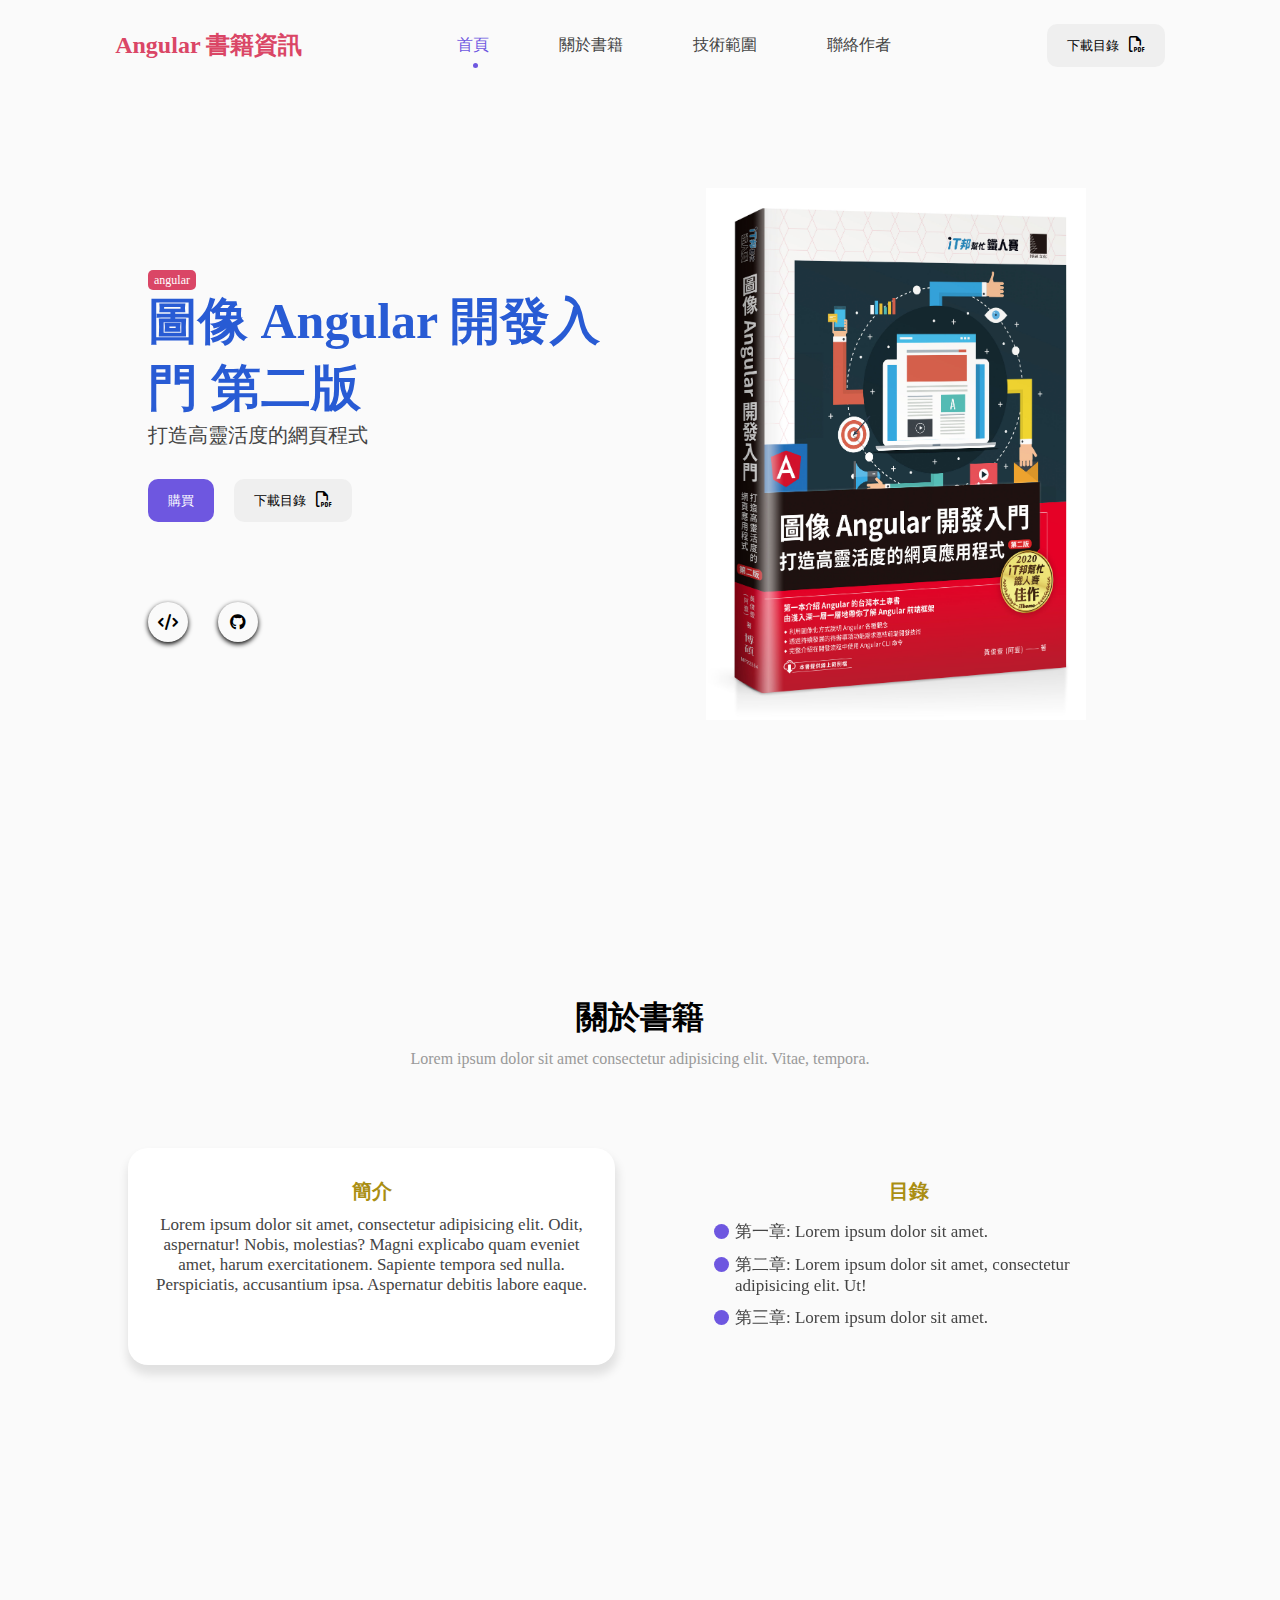
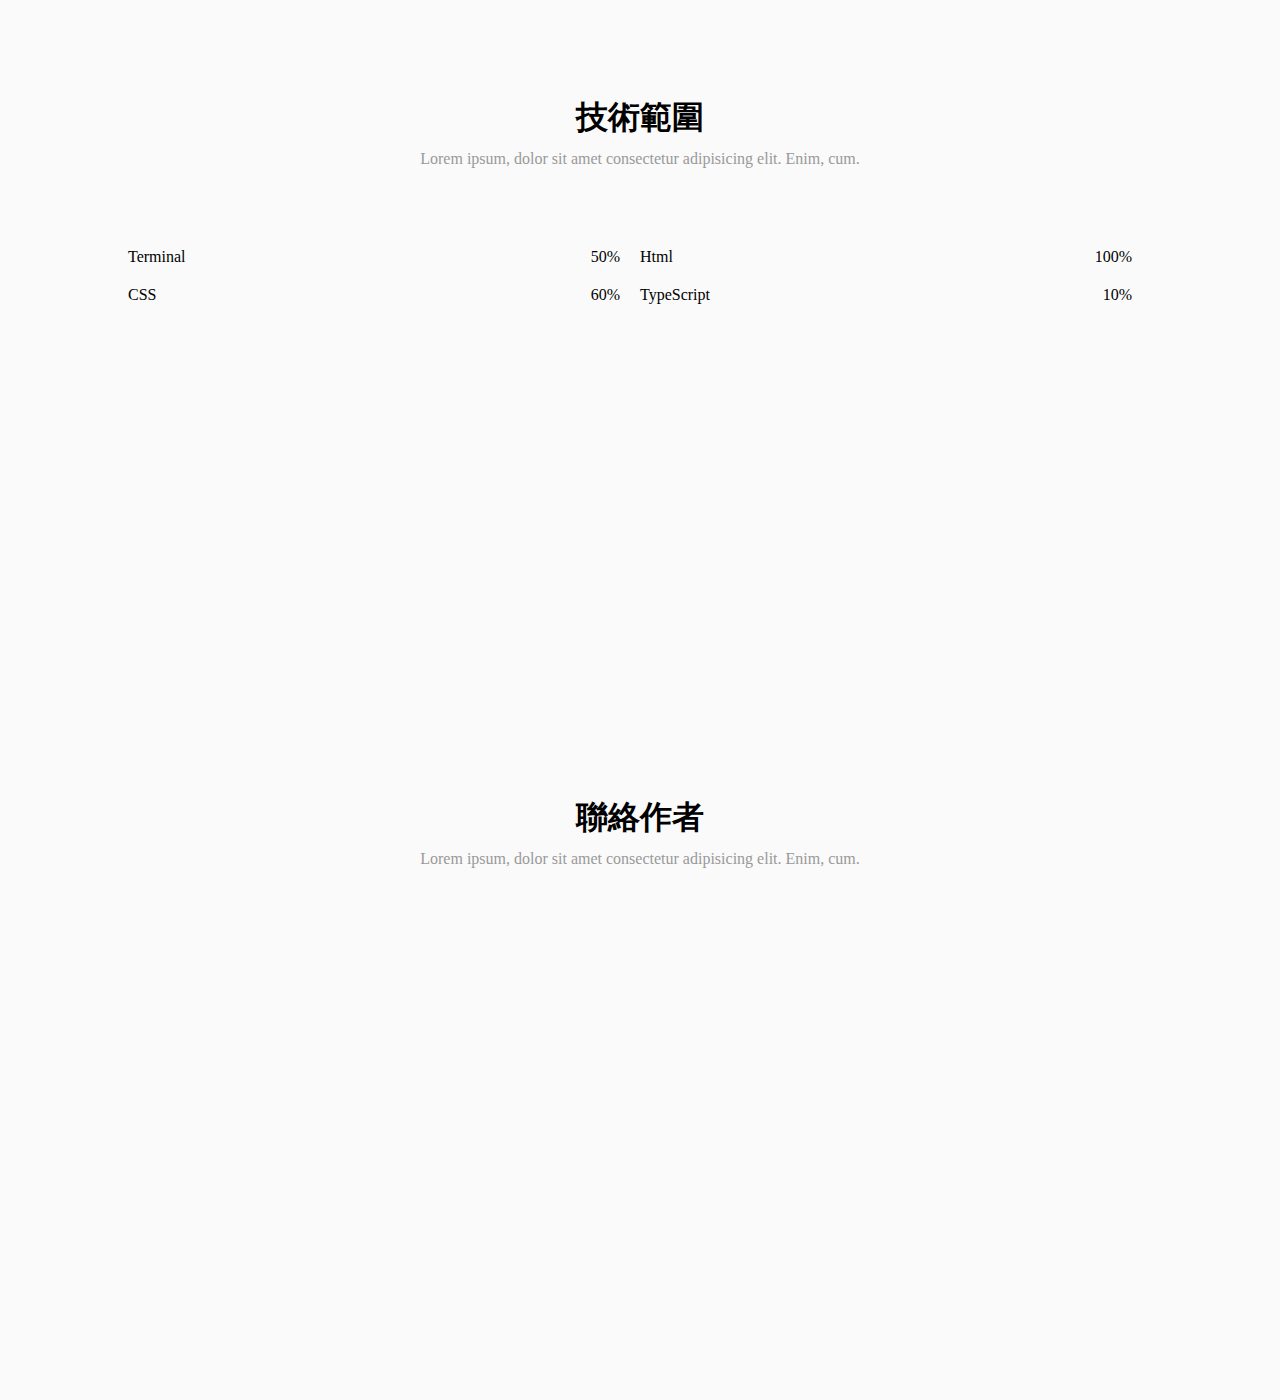
==== src/index.html @ 05e1952e "feat(skill): 技術範圍項目樣式實作" ====
<!DOCTYPE html>
<html lang="en">
  <head>
    <meta charset="UTF-8" />
    <meta name="viewport" content="width=device-width, initial-scale=1.0" />
    <link rel="stylesheet" href="./style.min.css" />
    <link rel="stylesheet" href="https://cdnjs.cloudflare.com/ajax/libs/font-awesome/6.6.0/css/all.min.css" />
    <title>Angular 書籍資訊</title>
  </head>
  <body>
    <div class="container">
      <nav id="header">
        <div class="nav-logo">Angular 書籍資訊</div>
        <ul class="nav-menu">
          <li class="nav-item">
            <a href="#home" class="nav-link active-link">首頁</a>
          </li>
          <li class="nav-item">
            <a href="#book" class="nav-link">關於書籍</a>
          </li>
          <li class="nav-item">
            <a href="#skill" class="nav-link">技術範圍</a>
          </li>
          <li class="nav-item">
            <a href="#contact" class="nav-link">聯絡作者</a>
          </li>
        </ul>
        <div>
          <button type="button" class="btn">下載目錄<i class="fa-regular fa-file-pdf"></i></button>
        </div>
      </nav>
      <main class="wrapper">
        <section id="home" class="home-box">
          <div class="home-text">
            <div class="tag"><span>angular</span></div>
            <div class="name">圖像 Angular 開發入門 第二版</div>
            <div class="subtitle">打造高靈活度的網頁程式</div>
            <div class="text-btn">
              <button type="button" class="btn blue-btn">購買</button>
              <button type="button" class="btn">下載目錄<i class="fa-regular fa-file-pdf"></i></button>
            </div>
            <div class="icons">
              <div class="icon"><i class="fa-solid fa-code"></i></div>
              <div class="icon"><i class="fa-brands fa-github"></i></div>
            </div>
          </div>
          <div class="home-image">
            <div class="image">
              <img src="./assets/images/Angular.jpg" alt="angular" />
            </div>
          </div>
        </section>
        <section id="book" class="section">
          <div class="top-header">
            <h1>關於書籍</h1>
            <span>Lorem ipsum dolor sit amet consectetur adipisicing elit. Vitae, tempora.</span>
          </div>
          <div class="about-container">
            <div class="introduce">
              <div class="card">
                <h3>簡介</h3>
                <div>
                  Lorem ipsum dolor sit amet, consectetur adipisicing elit. Odit, aspernatur! Nobis, molestias? Magni explicabo quam eveniet
                  amet, harum exercitationem. Sapiente tempora sed nulla. Perspiciatis, accusantium ipsa. Aspernatur debitis labore eaque.
                </div>
              </div>
            </div>
            <div class="contents">
              <div class="list">
                <h3>目錄</h3>
                <div class="item">第一章: Lorem ipsum dolor sit amet.</div>
                <div class="item">第二章: Lorem ipsum dolor sit amet, consectetur adipisicing elit. Ut!</div>
                <div class="item">第三章: Lorem ipsum dolor sit amet.</div>
              </div>
            </div>
          </div>
        </section>
        <section id="skill" class="section">
          <div class="top-header">
            <h1>技術範圍</h1>
            <span>Lorem ipsum, dolor sit amet consectetur adipisicing elit. Enim, cum.</span>
          </div>
          <div class="skill-container">
            <div class="skill-item">
              <span class="skill">
                <span>Terminal</span>
                <span>50%</span>
              </span>
            </div>
            <div class="skill-item">
              <span class="skill">
                <span>Html</span>
                <span>100%</span>
              </span>
            </div>
            <div class="skill-item">
              <span class="skill">
                <span>CSS</span>
                <span>60%</span>
              </span>
            </div>
            <div class="skill-item">
              <span class="skill">
                <span>TypeScript</span>
                <span>10%</span>
              </span>
            </div>
          </div>
        </section>
        <section id="contact" class="section">
          <div class="top-header">
            <h1>聯絡作者</h1>
            <span>Lorem ipsum, dolor sit amet consectetur adipisicing elit. Enim, cum.</span>
          </div>
        </section>
      </main>
    </div>
    <script src="./main.js"></script>
  </body>
</html>
---- src/style.min.css ----
nav{background-color:var(--body-color);position:fixed;width:100%;height:90px;line-height:90px;padding-inline:9vw;display:flex;justify-content:space-between}nav .nav-logo{font-size:24px;font-weight:600;color:var(--logo-color)}nav ul{display:flex;list-style:none}nav ul .nav-link{text-decoration:none;color:var(--text-color);font-weight:500;padding-inline:15px;margin-inline:20px}nav ul .active-link{position:relative;color:var(--first-color)}nav ul .active-link::after{content:"";position:absolute;width:5px;height:5px;background-color:var(--first-color);left:50%;bottom:-15px;border-radius:50%}.btn{font-weight:500;padding:12px 20px;background-color:#efefef;border:none;border-radius:10px;cursor:pointer}.btn:hover{background-color:var(--second-color);color:var(--white-color)}.btn>i{margin-left:10px}.home-text{padding-left:20px;min-height:80vh;width:50%;display:flex;flex-direction:column;justify-content:center}.home-text .tag>span{background-color:var(--logo-color);color:var(--white-color);padding:3px 6px;font-size:12px;border-radius:5px}.home-text .name{font-size:50px;font-weight:600;color:var(--third-color)}.home-text .subtitle{font-size:20px;margin-bottom:30px;color:var(--text-color)}.home-text .text-btn{display:flex;gap:20px}.home-text .text-btn>.blue-btn{background-color:var(--first-color);color:var(--white-color)}.home-text .text-btn>.blue-btn:hover{color:var(--first-color-hover)}.home-text .icons{display:flex;margin-top:5em;gap:30px}.home-text .icons .icon{display:flex;justify-content:center;align-items:center;width:40px;height:40px;box-shadow:0px 2px 5px 0px #000;border-radius:50%;cursor:pointer}.home-image{display:flex;justify-content:right;align-items:center;width:50%;min-height:80vh}.home-image .image{width:380px;margin:0 auto;overflow:hidden}.home-image .image img{width:380px}.about-container{display:flex;justify-content:space-between;width:100%;gap:50px}.about-container .introduce,.about-container .contents{width:50%}.about-container h3{margin-bottom:10px;font-size:20px;font-weight:600;color:var(--second-color)}.about-container .card{display:flex;align-items:center;flex-direction:column;padding:30px 20px 70px;width:100%;background-color:var(--white-color);border-radius:20px;box-shadow:1px 8px 10px 2px var(--first-shadow-color)}.about-container .card div{text-align:center;font-size:17px;color:var(--text-color)}.about-container .list{display:flex;flex-direction:column;padding:30px 65px 70px;width:100%}.about-container .list h3{text-align:center}.about-container .list .item{font-size:17px;padding:5px;color:var(--text-color);position:relative}.about-container .list .item::before{box-sizing:border-box;content:"";position:absolute;top:9px;left:-16px;width:15px;height:15px;border-radius:50px;background-color:var(--first-color)}.skill-container{display:flex;width:100%;gap:20px;flex-wrap:wrap}.skill-container .skill-item{flex-basis:calc(50% - 20px)}.skill-container .skill-item .skill{display:flex;justify-content:space-between;align-items:center}:root{--body-color: rgb(250, 250, 250);--logo-color: rgb(218, 70, 102);--white-color: rgb(255, 255, 255);--text-color: rgb(68, 68, 68);--first-color: rgb(110, 87, 224);--first-color-hover: rgb(40, 91, 212);--first-shadow-color: rgb(0, 0, 0, 0.1);--second-color: rgb(170, 142, 18);--third-color: rgb(40, 91, 212)}html{scroll-behavior:smooth}body{background-color:#fafafa}body .container{width:100%}*{margin:0;padding:0;box-sizing:border-box}.wrapper{padding-inline:10vw}.wrapper .home-box{display:flex;padding-block:6em;height:100vh;min-height:700px}.wrapper .section{padding-block:6em;min-height:700px}.wrapper .section .top-header{text-align:center;margin-bottom:5em}.wrapper .section .top-header h1{font-weight:600;margin-bottom:10px}.wrapper .section .top-header span{color:#999}i{font-size:16px}/*# sourceMappingURL=style.min.css.map */
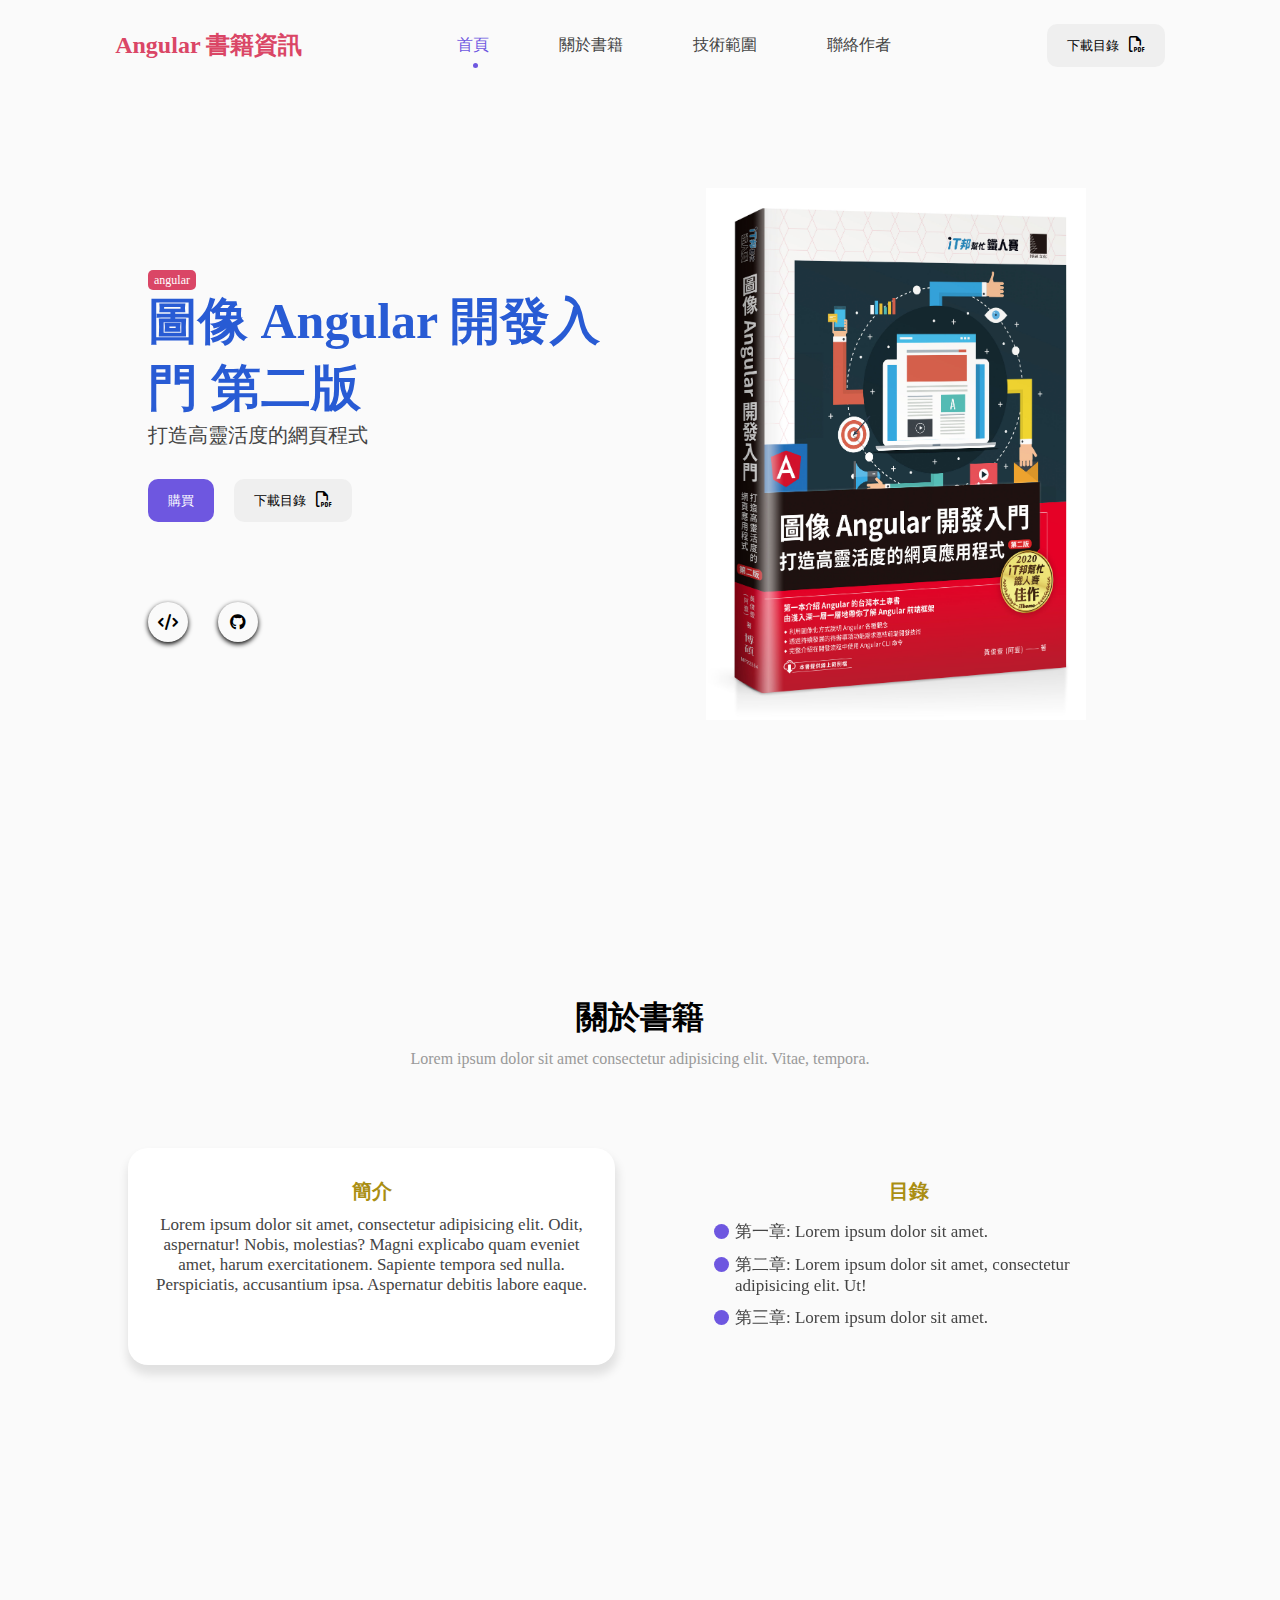
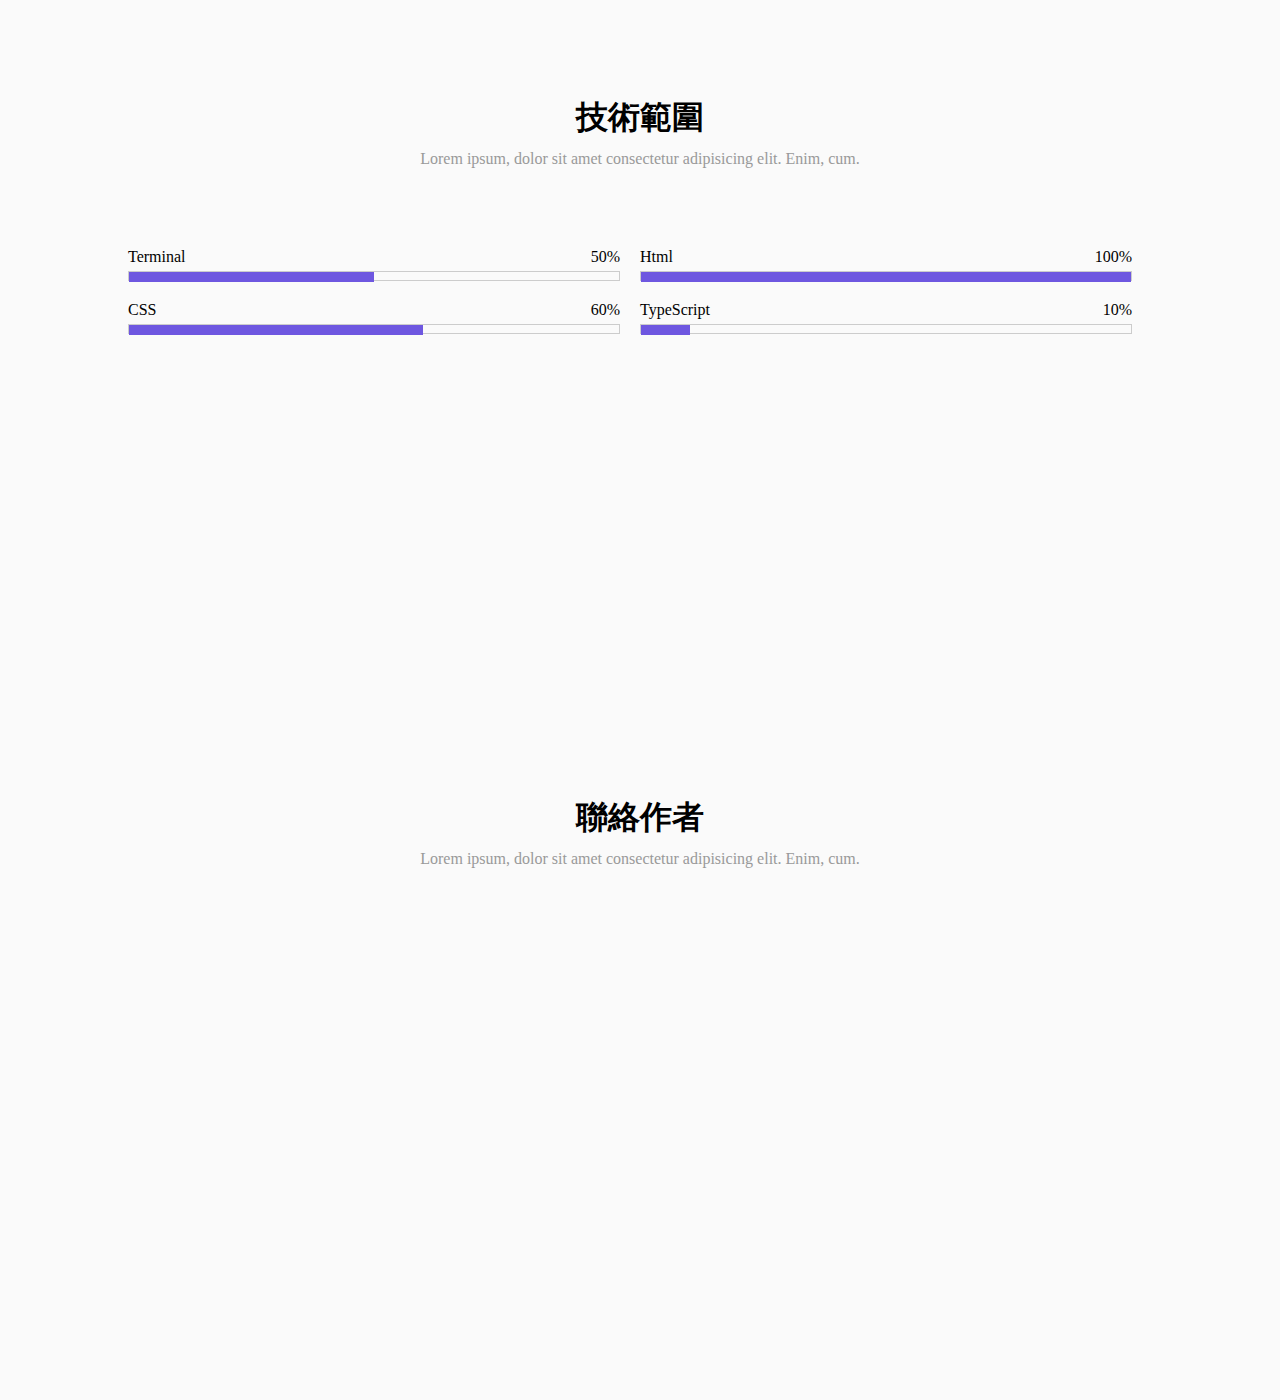
==== commit 60cab99c: "feat(skill): 技術範圍進度條樣式實作" ====
--- a/src/index.html
+++ b/src/index.html
@@ -86,24 +86,36 @@
                 <span>Terminal</span>
                 <span>50%</span>
               </span>
+              <div class="progress-bar-wrap">
+                <div class="progress-bar" style="width: 50%"></div>
+              </div>
             </div>
             <div class="skill-item">
               <span class="skill">
                 <span>Html</span>
                 <span>100%</span>
               </span>
+              <div class="progress-bar-wrap">
+                <div class="progress-bar" style="width: 100%"></div>
+              </div>
             </div>
             <div class="skill-item">
               <span class="skill">
                 <span>CSS</span>
                 <span>60%</span>
               </span>
+              <div class="progress-bar-wrap">
+                <div class="progress-bar" style="width: 60%"></div>
+              </div>
             </div>
             <div class="skill-item">
               <span class="skill">
                 <span>TypeScript</span>
                 <span>10%</span>
               </span>
+              <div class="progress-bar-wrap">
+                <div class="progress-bar" style="width: 10%"></div>
+              </div>
             </div>
           </div>
         </section>
--- a/src/style.min.css
+++ b/src/style.min.css
@@ -1 +1 @@
-nav{background-color:var(--body-color);position:fixed;width:100%;height:90px;line-height:90px;padding-inline:9vw;display:flex;justify-content:space-between}nav .nav-logo{font-size:24px;font-weight:600;color:var(--logo-color)}nav ul{display:flex;list-style:none}nav ul .nav-link{text-decoration:none;color:var(--text-color);font-weight:500;padding-inline:15px;margin-inline:20px}nav ul .active-link{position:relative;color:var(--first-color)}nav ul .active-link::after{content:"";position:absolute;width:5px;height:5px;background-color:var(--first-color);left:50%;bottom:-15px;border-radius:50%}.btn{font-weight:500;padding:12px 20px;background-color:#efefef;border:none;border-radius:10px;cursor:pointer}.btn:hover{background-color:var(--second-color);color:var(--white-color)}.btn>i{margin-left:10px}.home-text{padding-left:20px;min-height:80vh;width:50%;display:flex;flex-direction:column;justify-content:center}.home-text .tag>span{background-color:var(--logo-color);color:var(--white-color);padding:3px 6px;font-size:12px;border-radius:5px}.home-text .name{font-size:50px;font-weight:600;color:var(--third-color)}.home-text .subtitle{font-size:20px;margin-bottom:30px;color:var(--text-color)}.home-text .text-btn{display:flex;gap:20px}.home-text .text-btn>.blue-btn{background-color:var(--first-color);color:var(--white-color)}.home-text .text-btn>.blue-btn:hover{color:var(--first-color-hover)}.home-text .icons{display:flex;margin-top:5em;gap:30px}.home-text .icons .icon{display:flex;justify-content:center;align-items:center;width:40px;height:40px;box-shadow:0px 2px 5px 0px #000;border-radius:50%;cursor:pointer}.home-image{display:flex;justify-content:right;align-items:center;width:50%;min-height:80vh}.home-image .image{width:380px;margin:0 auto;overflow:hidden}.home-image .image img{width:380px}.about-container{display:flex;justify-content:space-between;width:100%;gap:50px}.about-container .introduce,.about-container .contents{width:50%}.about-container h3{margin-bottom:10px;font-size:20px;font-weight:600;color:var(--second-color)}.about-container .card{display:flex;align-items:center;flex-direction:column;padding:30px 20px 70px;width:100%;background-color:var(--white-color);border-radius:20px;box-shadow:1px 8px 10px 2px var(--first-shadow-color)}.about-container .card div{text-align:center;font-size:17px;color:var(--text-color)}.about-container .list{display:flex;flex-direction:column;padding:30px 65px 70px;width:100%}.about-container .list h3{text-align:center}.about-container .list .item{font-size:17px;padding:5px;color:var(--text-color);position:relative}.about-container .list .item::before{box-sizing:border-box;content:"";position:absolute;top:9px;left:-16px;width:15px;height:15px;border-radius:50px;background-color:var(--first-color)}.skill-container{display:flex;width:100%;gap:20px;flex-wrap:wrap}.skill-container .skill-item{flex-basis:calc(50% - 20px)}.skill-container .skill-item .skill{display:flex;justify-content:space-between;align-items:center}:root{--body-color: rgb(250, 250, 250);--logo-color: rgb(218, 70, 102);--white-color: rgb(255, 255, 255);--text-color: rgb(68, 68, 68);--first-color: rgb(110, 87, 224);--first-color-hover: rgb(40, 91, 212);--first-shadow-color: rgb(0, 0, 0, 0.1);--second-color: rgb(170, 142, 18);--third-color: rgb(40, 91, 212)}html{scroll-behavior:smooth}body{background-color:#fafafa}body .container{width:100%}*{margin:0;padding:0;box-sizing:border-box}.wrapper{padding-inline:10vw}.wrapper .home-box{display:flex;padding-block:6em;height:100vh;min-height:700px}.wrapper .section{padding-block:6em;min-height:700px}.wrapper .section .top-header{text-align:center;margin-bottom:5em}.wrapper .section .top-header h1{font-weight:600;margin-bottom:10px}.wrapper .section .top-header span{color:#999}i{font-size:16px}/*# sourceMappingURL=style.min.css.map */+nav{background-color:var(--body-color);position:fixed;width:100%;height:90px;line-height:90px;padding-inline:9vw;display:flex;justify-content:space-between}nav .nav-logo{font-size:24px;font-weight:600;color:var(--logo-color)}nav ul{display:flex;list-style:none}nav ul .nav-link{text-decoration:none;color:var(--text-color);font-weight:500;padding-inline:15px;margin-inline:20px}nav ul .active-link{position:relative;color:var(--first-color)}nav ul .active-link::after{content:"";position:absolute;width:5px;height:5px;background-color:var(--first-color);left:50%;bottom:-15px;border-radius:50%}.btn{font-weight:500;padding:12px 20px;background-color:#efefef;border:none;border-radius:10px;cursor:pointer}.btn:hover{background-color:var(--second-color);color:var(--white-color)}.btn>i{margin-left:10px}.home-text{padding-left:20px;min-height:80vh;width:50%;display:flex;flex-direction:column;justify-content:center}.home-text .tag>span{background-color:var(--logo-color);color:var(--white-color);padding:3px 6px;font-size:12px;border-radius:5px}.home-text .name{font-size:50px;font-weight:600;color:var(--third-color)}.home-text .subtitle{font-size:20px;margin-bottom:30px;color:var(--text-color)}.home-text .text-btn{display:flex;gap:20px}.home-text .text-btn>.blue-btn{background-color:var(--first-color);color:var(--white-color)}.home-text .text-btn>.blue-btn:hover{color:var(--first-color-hover)}.home-text .icons{display:flex;margin-top:5em;gap:30px}.home-text .icons .icon{display:flex;justify-content:center;align-items:center;width:40px;height:40px;box-shadow:0px 2px 5px 0px #000;border-radius:50%;cursor:pointer}.home-image{display:flex;justify-content:right;align-items:center;width:50%;min-height:80vh}.home-image .image{width:380px;margin:0 auto;overflow:hidden}.home-image .image img{width:380px}.about-container{display:flex;justify-content:space-between;width:100%;gap:50px}.about-container .introduce,.about-container .contents{width:50%}.about-container h3{margin-bottom:10px;font-size:20px;font-weight:600;color:var(--second-color)}.about-container .card{display:flex;align-items:center;flex-direction:column;padding:30px 20px 70px;width:100%;background-color:var(--white-color);border-radius:20px;box-shadow:1px 8px 10px 2px var(--first-shadow-color)}.about-container .card div{text-align:center;font-size:17px;color:var(--text-color)}.about-container .list{display:flex;flex-direction:column;padding:30px 65px 70px;width:100%}.about-container .list h3{text-align:center}.about-container .list .item{font-size:17px;padding:5px;color:var(--text-color);position:relative}.about-container .list .item::before{box-sizing:border-box;content:"";position:absolute;top:9px;left:-16px;width:15px;height:15px;border-radius:50px;background-color:var(--first-color)}.skill-container{display:flex;width:100%;gap:20px;flex-wrap:wrap}.skill-container .skill-item{flex-basis:calc(50% - 20px);display:flex;flex-direction:column;gap:5px}.skill-container .skill-item .skill{display:flex;justify-content:space-between;align-items:center}.skill-container .skill-item .progress-bar-wrap{height:10px;border:1px solid #ccc}.skill-container .skill-item .progress-bar-wrap .progress-bar{height:10px;background-color:var(--first-color)}:root{--body-color: rgb(250, 250, 250);--logo-color: rgb(218, 70, 102);--white-color: rgb(255, 255, 255);--text-color: rgb(68, 68, 68);--first-color: rgb(110, 87, 224);--first-color-hover: rgb(40, 91, 212);--first-shadow-color: rgb(0, 0, 0, 0.1);--second-color: rgb(170, 142, 18);--third-color: rgb(40, 91, 212)}html{scroll-behavior:smooth}body{background-color:#fafafa}body .container{width:100%}*{margin:0;padding:0;box-sizing:border-box}.wrapper{padding-inline:10vw}.wrapper .home-box{display:flex;padding-block:6em;height:100vh;min-height:700px}.wrapper .section{padding-block:6em;min-height:700px}.wrapper .section .top-header{text-align:center;margin-bottom:5em}.wrapper .section .top-header h1{font-weight:600;margin-bottom:10px}.wrapper .section .top-header span{color:#999}i{font-size:16px}/*# sourceMappingURL=style.min.css.map */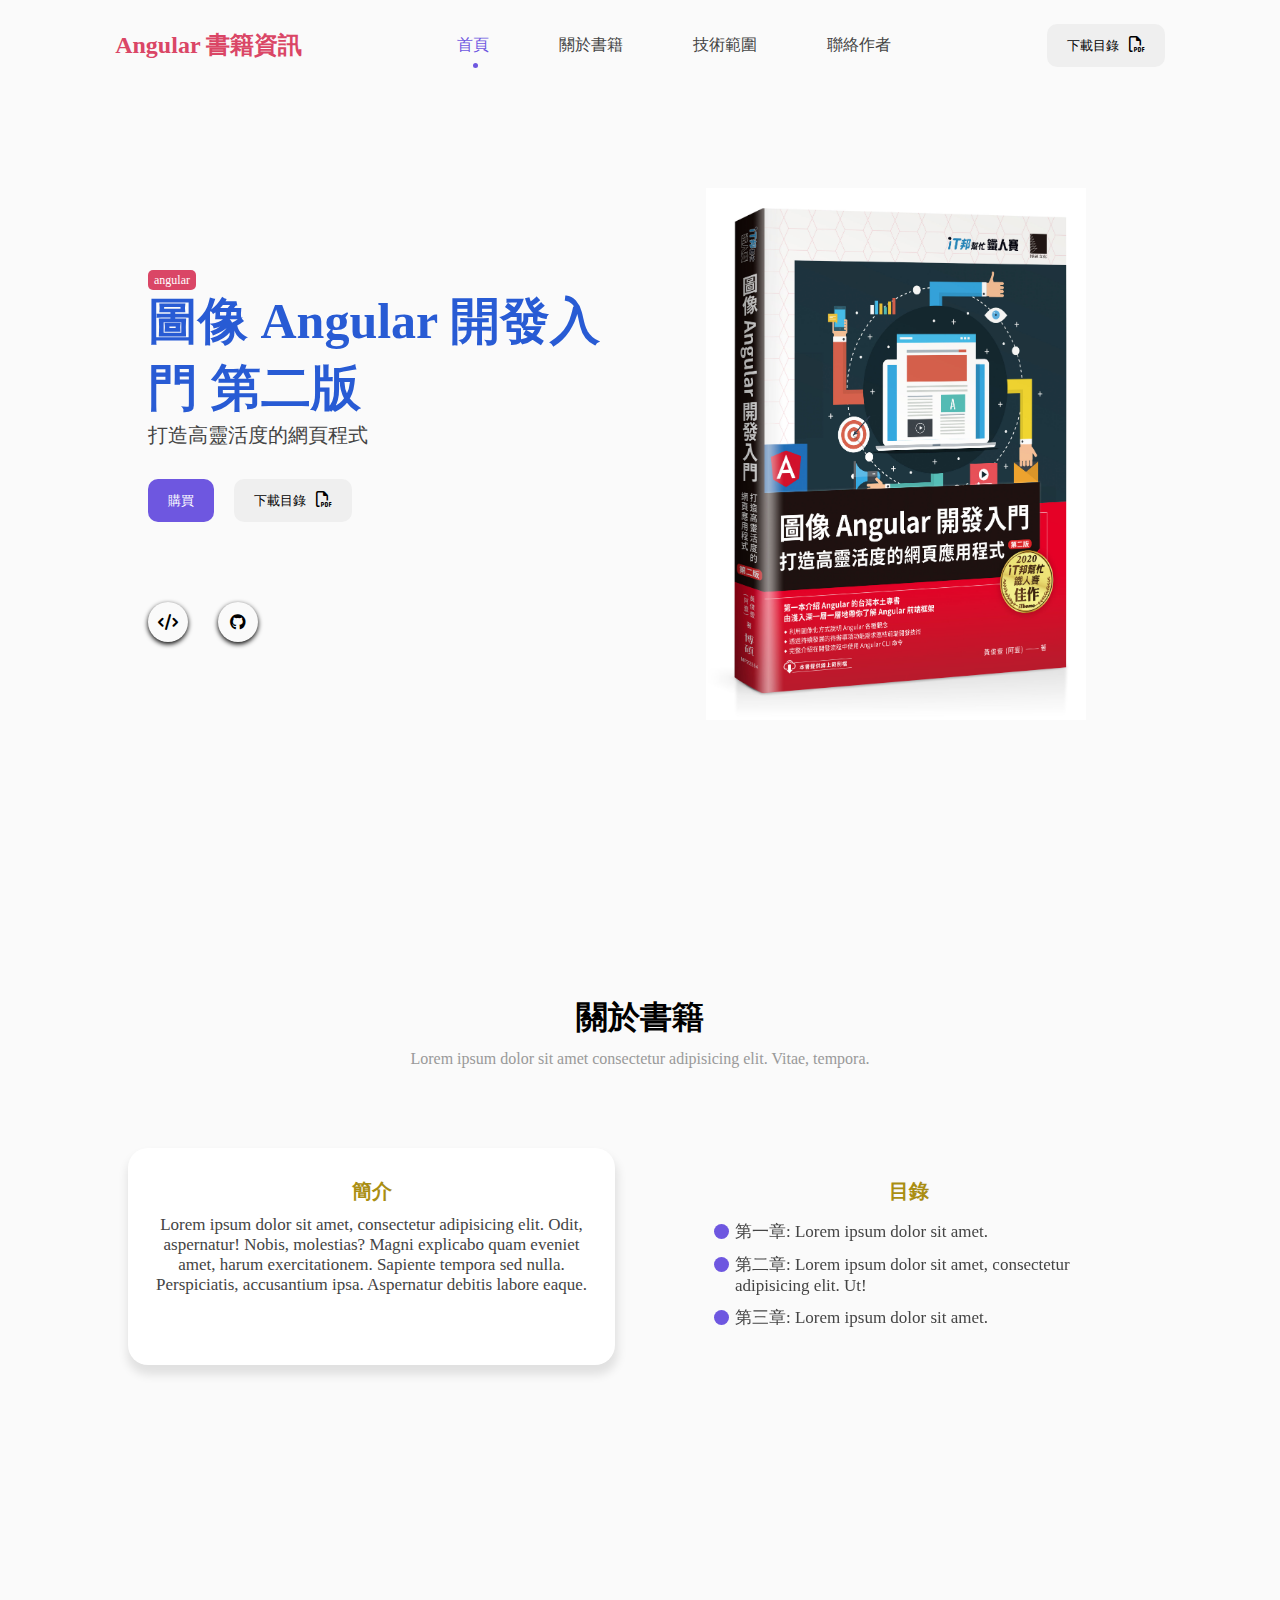
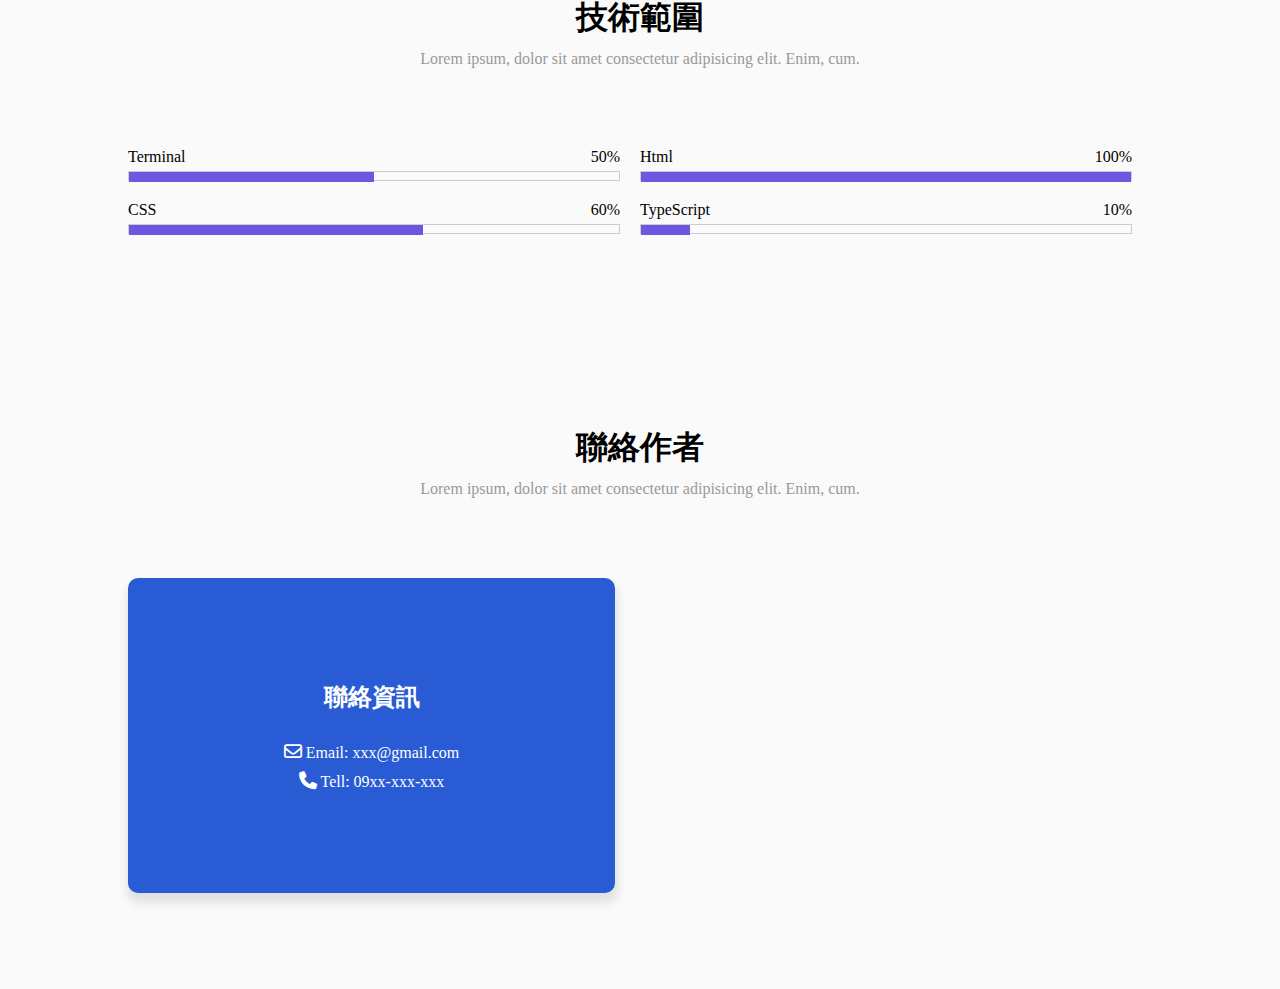
==== commit 6925fa38: "feat(contact): 聯絡作者區塊聯絡資訊實作" ====
--- a/src/index.html
+++ b/src/index.html
@@ -124,6 +124,16 @@
             <h1>聯絡作者</h1>
             <span>Lorem ipsum, dolor sit amet consectetur adipisicing elit. Enim, cum.</span>
           </div>
+          <div class="contact-container">
+            <div class="info">
+              <div class="contact-info">
+                <h2>聯絡資訊</h2>
+                <div><i class="fa-regular fa-envelope"></i> Email: xxx@gmail.com</div>
+                <div><i class="fa-solid fa-phone"></i> Tell: 09xx-xxx-xxx</div>
+              </div>
+            </div>
+            <div class="form"></div>
+          </div>
         </section>
       </main>
     </div>
--- a/src/style.min.css
+++ b/src/style.min.css
@@ -1 +1 @@
-nav{background-color:var(--body-color);position:fixed;width:100%;height:90px;line-height:90px;padding-inline:9vw;display:flex;justify-content:space-between}nav .nav-logo{font-size:24px;font-weight:600;color:var(--logo-color)}nav ul{display:flex;list-style:none}nav ul .nav-link{text-decoration:none;color:var(--text-color);font-weight:500;padding-inline:15px;margin-inline:20px}nav ul .active-link{position:relative;color:var(--first-color)}nav ul .active-link::after{content:"";position:absolute;width:5px;height:5px;background-color:var(--first-color);left:50%;bottom:-15px;border-radius:50%}.btn{font-weight:500;padding:12px 20px;background-color:#efefef;border:none;border-radius:10px;cursor:pointer}.btn:hover{background-color:var(--second-color);color:var(--white-color)}.btn>i{margin-left:10px}.home-text{padding-left:20px;min-height:80vh;width:50%;display:flex;flex-direction:column;justify-content:center}.home-text .tag>span{background-color:var(--logo-color);color:var(--white-color);padding:3px 6px;font-size:12px;border-radius:5px}.home-text .name{font-size:50px;font-weight:600;color:var(--third-color)}.home-text .subtitle{font-size:20px;margin-bottom:30px;color:var(--text-color)}.home-text .text-btn{display:flex;gap:20px}.home-text .text-btn>.blue-btn{background-color:var(--first-color);color:var(--white-color)}.home-text .text-btn>.blue-btn:hover{color:var(--first-color-hover)}.home-text .icons{display:flex;margin-top:5em;gap:30px}.home-text .icons .icon{display:flex;justify-content:center;align-items:center;width:40px;height:40px;box-shadow:0px 2px 5px 0px #000;border-radius:50%;cursor:pointer}.home-image{display:flex;justify-content:right;align-items:center;width:50%;min-height:80vh}.home-image .image{width:380px;margin:0 auto;overflow:hidden}.home-image .image img{width:380px}.about-container{display:flex;justify-content:space-between;width:100%;gap:50px}.about-container .introduce,.about-container .contents{width:50%}.about-container h3{margin-bottom:10px;font-size:20px;font-weight:600;color:var(--second-color)}.about-container .card{display:flex;align-items:center;flex-direction:column;padding:30px 20px 70px;width:100%;background-color:var(--white-color);border-radius:20px;box-shadow:1px 8px 10px 2px var(--first-shadow-color)}.about-container .card div{text-align:center;font-size:17px;color:var(--text-color)}.about-container .list{display:flex;flex-direction:column;padding:30px 65px 70px;width:100%}.about-container .list h3{text-align:center}.about-container .list .item{font-size:17px;padding:5px;color:var(--text-color);position:relative}.about-container .list .item::before{box-sizing:border-box;content:"";position:absolute;top:9px;left:-16px;width:15px;height:15px;border-radius:50px;background-color:var(--first-color)}.skill-container{display:flex;width:100%;gap:20px;flex-wrap:wrap}.skill-container .skill-item{flex-basis:calc(50% - 20px);display:flex;flex-direction:column;gap:5px}.skill-container .skill-item .skill{display:flex;justify-content:space-between;align-items:center}.skill-container .skill-item .progress-bar-wrap{height:10px;border:1px solid #ccc}.skill-container .skill-item .progress-bar-wrap .progress-bar{height:10px;background-color:var(--first-color)}:root{--body-color: rgb(250, 250, 250);--logo-color: rgb(218, 70, 102);--white-color: rgb(255, 255, 255);--text-color: rgb(68, 68, 68);--first-color: rgb(110, 87, 224);--first-color-hover: rgb(40, 91, 212);--first-shadow-color: rgb(0, 0, 0, 0.1);--second-color: rgb(170, 142, 18);--third-color: rgb(40, 91, 212)}html{scroll-behavior:smooth}body{background-color:#fafafa}body .container{width:100%}*{margin:0;padding:0;box-sizing:border-box}.wrapper{padding-inline:10vw}.wrapper .home-box{display:flex;padding-block:6em;height:100vh;min-height:700px}.wrapper .section{padding-block:6em;min-height:700px}.wrapper .section .top-header{text-align:center;margin-bottom:5em}.wrapper .section .top-header h1{font-weight:600;margin-bottom:10px}.wrapper .section .top-header span{color:#999}i{font-size:16px}/*# sourceMappingURL=style.min.css.map */+nav{background-color:var(--body-color);position:fixed;width:100%;height:90px;line-height:90px;padding-inline:9vw;display:flex;justify-content:space-between}nav .nav-logo{font-size:24px;font-weight:600;color:var(--logo-color)}nav ul{display:flex;list-style:none}nav ul .nav-link{text-decoration:none;color:var(--text-color);font-weight:500;padding-inline:15px;margin-inline:20px}nav ul .active-link{position:relative;color:var(--first-color)}nav ul .active-link::after{content:"";position:absolute;width:5px;height:5px;background-color:var(--first-color);left:50%;bottom:-15px;border-radius:50%}.btn{font-weight:500;padding:12px 20px;background-color:#efefef;border:none;border-radius:10px;cursor:pointer}.btn:hover{background-color:var(--second-color);color:var(--white-color)}.btn>i{margin-left:10px}.home-text{padding-left:20px;min-height:80vh;width:50%;display:flex;flex-direction:column;justify-content:center}.home-text .tag>span{background-color:var(--logo-color);color:var(--white-color);padding:3px 6px;font-size:12px;border-radius:5px}.home-text .name{font-size:50px;font-weight:600;color:var(--third-color)}.home-text .subtitle{font-size:20px;margin-bottom:30px;color:var(--text-color)}.home-text .text-btn{display:flex;gap:20px}.home-text .text-btn>.blue-btn{background-color:var(--first-color);color:var(--white-color)}.home-text .text-btn>.blue-btn:hover{color:var(--first-color-hover)}.home-text .icons{display:flex;margin-top:5em;gap:30px}.home-text .icons .icon{display:flex;justify-content:center;align-items:center;width:40px;height:40px;box-shadow:0px 2px 5px 0px #000;border-radius:50%;cursor:pointer}.home-image{display:flex;justify-content:right;align-items:center;width:50%;min-height:80vh}.home-image .image{width:380px;margin:0 auto;overflow:hidden}.home-image .image img{width:380px}.about-container{display:flex;justify-content:space-between;width:100%;gap:50px}.about-container .introduce,.about-container .contents{width:50%}.about-container h3{margin-bottom:10px;font-size:20px;font-weight:600;color:var(--second-color)}.about-container .card{display:flex;align-items:center;flex-direction:column;padding:30px 20px 70px;width:100%;background-color:var(--white-color);border-radius:20px;box-shadow:1px 8px 10px 2px var(--first-shadow-color)}.about-container .card div{text-align:center;font-size:17px;color:var(--text-color)}.about-container .list{display:flex;flex-direction:column;padding:30px 65px 70px;width:100%}.about-container .list h3{text-align:center}.about-container .list .item{font-size:17px;padding:5px;color:var(--text-color);position:relative}.about-container .list .item::before{box-sizing:border-box;content:"";position:absolute;top:9px;left:-16px;width:15px;height:15px;border-radius:50px;background-color:var(--first-color)}.skill-container{display:flex;width:100%;gap:20px;flex-wrap:wrap}.skill-container .skill-item{flex-basis:calc(50% - 20px);display:flex;flex-direction:column;gap:5px}.skill-container .skill-item .skill{display:flex;justify-content:space-between;align-items:center}.skill-container .skill-item .progress-bar-wrap{height:10px;border:1px solid #ccc}.skill-container .skill-item .progress-bar-wrap .progress-bar{height:10px;background-color:var(--first-color)}.contact-container{display:flex;justify-content:space-between;width:100%;gap:50px}.info,.form{width:50%}.contact-info{display:flex;flex-direction:column;justify-content:center;align-items:center;padding:20px 30px;width:100%;height:315px;background-color:var(--third-color);color:var(--white-color);border-radius:10px;gap:10px;box-shadow:1px 8px 10px 2px var(--first-shadow-color)}.contact-info>h2{margin-bottom:20px}.contact-info i{font-size:18px}:root{--body-color: rgb(250, 250, 250);--logo-color: rgb(218, 70, 102);--white-color: rgb(255, 255, 255);--text-color: rgb(68, 68, 68);--first-color: rgb(110, 87, 224);--first-color-hover: rgb(40, 91, 212);--first-shadow-color: rgb(0, 0, 0, 0.1);--second-color: rgb(170, 142, 18);--third-color: rgb(40, 91, 212)}html{scroll-behavior:smooth}body{background-color:#fafafa}body .container{width:100%}*{margin:0;padding:0;box-sizing:border-box}.wrapper{padding-inline:10vw}.wrapper .home-box{display:flex;padding-block:6em;height:100vh;min-height:700px}.wrapper .section{padding-block:6em}.wrapper .section .top-header{text-align:center;margin-bottom:5em}.wrapper .section .top-header h1{font-weight:600;margin-bottom:10px}.wrapper .section .top-header span{color:#999}i{font-size:16px}/*# sourceMappingURL=style.min.css.map */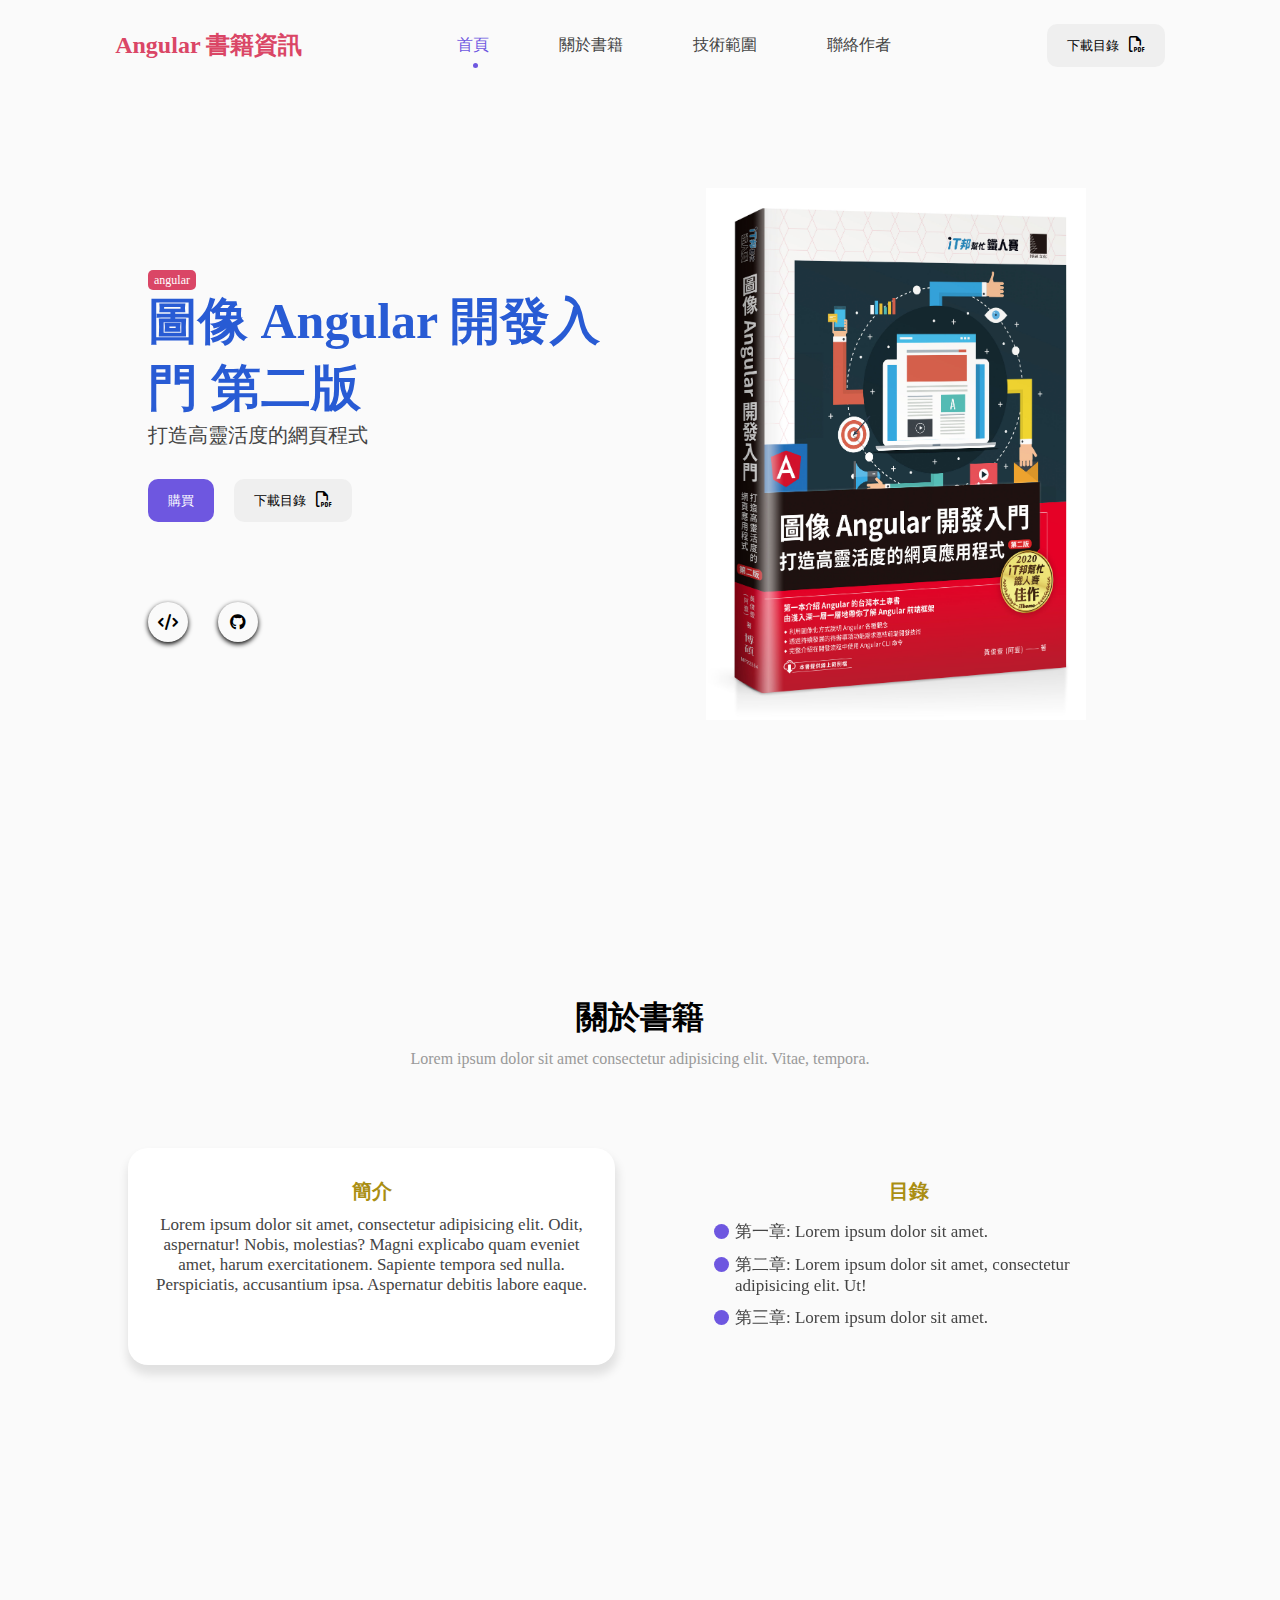
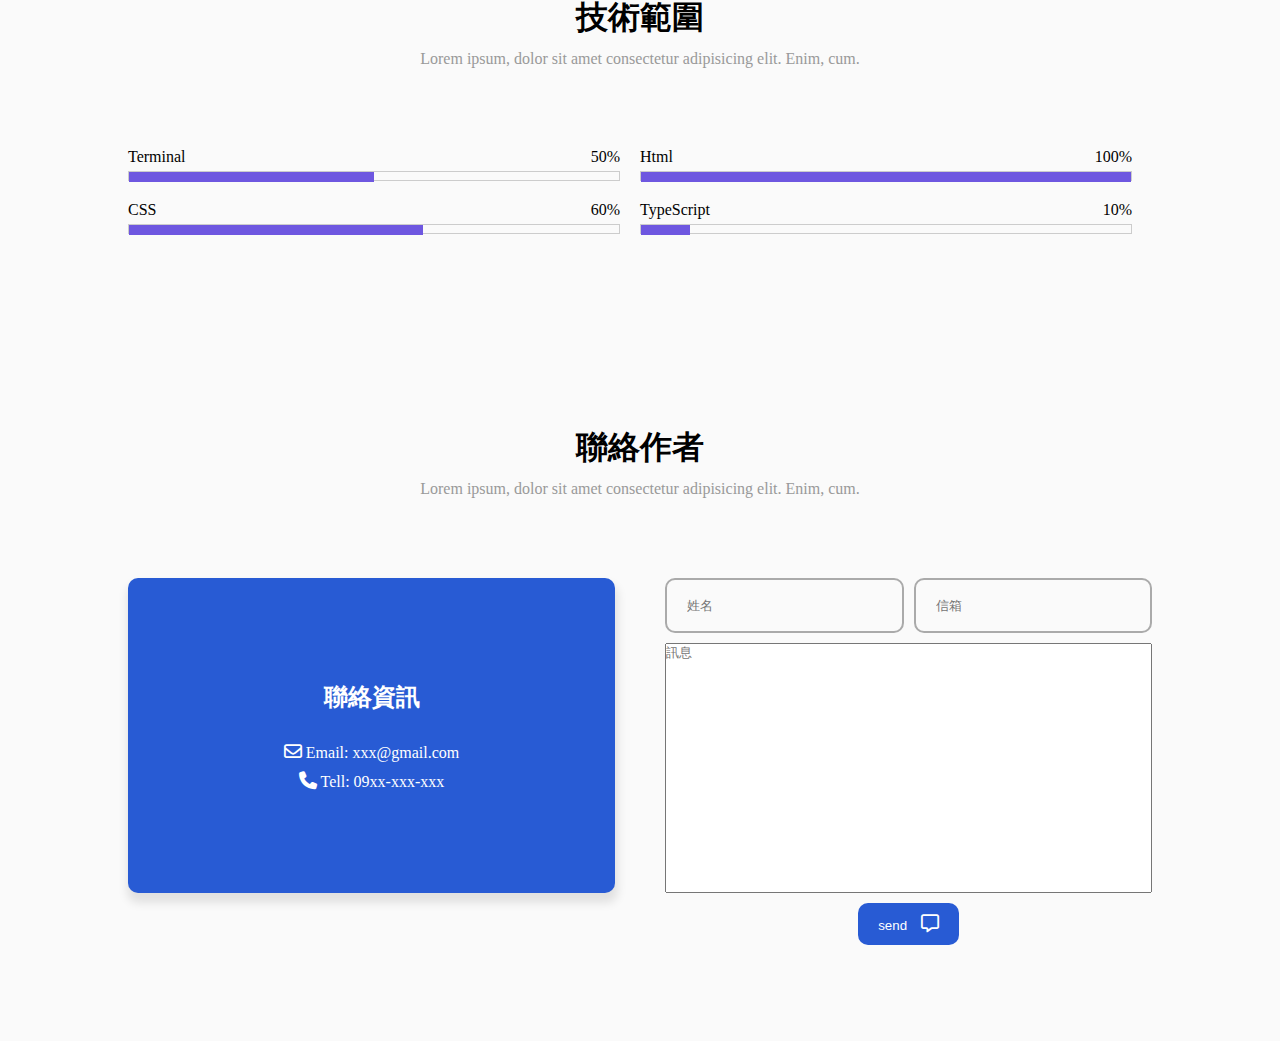
==== commit 5e76eb5a: "feat(contact): 聯絡作者表單樣式實作" ====
--- a/src/index.html
+++ b/src/index.html
@@ -132,7 +132,12 @@
                 <div><i class="fa-solid fa-phone"></i> Tell: 09xx-xxx-xxx</div>
               </div>
             </div>
-            <div class="form"></div>
+            <div class="form">
+              <input type="text" placeholder="姓名" />
+              <input type="email" placeholder="信箱" />
+              <textarea placeholder="訊息"></textarea>
+              <button type="button" class="btn">send <i class="fa-regular fa-message"></i></button>
+            </div>
           </div>
         </section>
       </main>
--- a/src/style.min.css
+++ b/src/style.min.css
@@ -1 +1 @@
-nav{background-color:var(--body-color);position:fixed;width:100%;height:90px;line-height:90px;padding-inline:9vw;display:flex;justify-content:space-between}nav .nav-logo{font-size:24px;font-weight:600;color:var(--logo-color)}nav ul{display:flex;list-style:none}nav ul .nav-link{text-decoration:none;color:var(--text-color);font-weight:500;padding-inline:15px;margin-inline:20px}nav ul .active-link{position:relative;color:var(--first-color)}nav ul .active-link::after{content:"";position:absolute;width:5px;height:5px;background-color:var(--first-color);left:50%;bottom:-15px;border-radius:50%}.btn{font-weight:500;padding:12px 20px;background-color:#efefef;border:none;border-radius:10px;cursor:pointer}.btn:hover{background-color:var(--second-color);color:var(--white-color)}.btn>i{margin-left:10px}.home-text{padding-left:20px;min-height:80vh;width:50%;display:flex;flex-direction:column;justify-content:center}.home-text .tag>span{background-color:var(--logo-color);color:var(--white-color);padding:3px 6px;font-size:12px;border-radius:5px}.home-text .name{font-size:50px;font-weight:600;color:var(--third-color)}.home-text .subtitle{font-size:20px;margin-bottom:30px;color:var(--text-color)}.home-text .text-btn{display:flex;gap:20px}.home-text .text-btn>.blue-btn{background-color:var(--first-color);color:var(--white-color)}.home-text .text-btn>.blue-btn:hover{color:var(--first-color-hover)}.home-text .icons{display:flex;margin-top:5em;gap:30px}.home-text .icons .icon{display:flex;justify-content:center;align-items:center;width:40px;height:40px;box-shadow:0px 2px 5px 0px #000;border-radius:50%;cursor:pointer}.home-image{display:flex;justify-content:right;align-items:center;width:50%;min-height:80vh}.home-image .image{width:380px;margin:0 auto;overflow:hidden}.home-image .image img{width:380px}.about-container{display:flex;justify-content:space-between;width:100%;gap:50px}.about-container .introduce,.about-container .contents{width:50%}.about-container h3{margin-bottom:10px;font-size:20px;font-weight:600;color:var(--second-color)}.about-container .card{display:flex;align-items:center;flex-direction:column;padding:30px 20px 70px;width:100%;background-color:var(--white-color);border-radius:20px;box-shadow:1px 8px 10px 2px var(--first-shadow-color)}.about-container .card div{text-align:center;font-size:17px;color:var(--text-color)}.about-container .list{display:flex;flex-direction:column;padding:30px 65px 70px;width:100%}.about-container .list h3{text-align:center}.about-container .list .item{font-size:17px;padding:5px;color:var(--text-color);position:relative}.about-container .list .item::before{box-sizing:border-box;content:"";position:absolute;top:9px;left:-16px;width:15px;height:15px;border-radius:50px;background-color:var(--first-color)}.skill-container{display:flex;width:100%;gap:20px;flex-wrap:wrap}.skill-container .skill-item{flex-basis:calc(50% - 20px);display:flex;flex-direction:column;gap:5px}.skill-container .skill-item .skill{display:flex;justify-content:space-between;align-items:center}.skill-container .skill-item .progress-bar-wrap{height:10px;border:1px solid #ccc}.skill-container .skill-item .progress-bar-wrap .progress-bar{height:10px;background-color:var(--first-color)}.contact-container{display:flex;justify-content:space-between;width:100%;gap:50px}.info,.form{width:50%}.contact-info{display:flex;flex-direction:column;justify-content:center;align-items:center;padding:20px 30px;width:100%;height:315px;background-color:var(--third-color);color:var(--white-color);border-radius:10px;gap:10px;box-shadow:1px 8px 10px 2px var(--first-shadow-color)}.contact-info>h2{margin-bottom:20px}.contact-info i{font-size:18px}:root{--body-color: rgb(250, 250, 250);--logo-color: rgb(218, 70, 102);--white-color: rgb(255, 255, 255);--text-color: rgb(68, 68, 68);--first-color: rgb(110, 87, 224);--first-color-hover: rgb(40, 91, 212);--first-shadow-color: rgb(0, 0, 0, 0.1);--second-color: rgb(170, 142, 18);--third-color: rgb(40, 91, 212)}html{scroll-behavior:smooth}body{background-color:#fafafa}body .container{width:100%}*{margin:0;padding:0;box-sizing:border-box}.wrapper{padding-inline:10vw}.wrapper .home-box{display:flex;padding-block:6em;height:100vh;min-height:700px}.wrapper .section{padding-block:6em}.wrapper .section .top-header{text-align:center;margin-bottom:5em}.wrapper .section .top-header h1{font-weight:600;margin-bottom:10px}.wrapper .section .top-header span{color:#999}i{font-size:16px}/*# sourceMappingURL=style.min.css.map */+nav{background-color:var(--body-color);position:fixed;width:100%;height:90px;line-height:90px;padding-inline:9vw;display:flex;justify-content:space-between}nav .nav-logo{font-size:24px;font-weight:600;color:var(--logo-color)}nav ul{display:flex;list-style:none}nav ul .nav-link{text-decoration:none;color:var(--text-color);font-weight:500;padding-inline:15px;margin-inline:20px}nav ul .active-link{position:relative;color:var(--first-color)}nav ul .active-link::after{content:"";position:absolute;width:5px;height:5px;background-color:var(--first-color);left:50%;bottom:-15px;border-radius:50%}.btn{font-weight:500;padding:12px 20px;background-color:#efefef;border:none;border-radius:10px;cursor:pointer}.btn:hover{background-color:var(--second-color);color:var(--white-color)}.btn>i{margin-left:10px}.home-text{padding-left:20px;min-height:80vh;width:50%;display:flex;flex-direction:column;justify-content:center}.home-text .tag>span{background-color:var(--logo-color);color:var(--white-color);padding:3px 6px;font-size:12px;border-radius:5px}.home-text .name{font-size:50px;font-weight:600;color:var(--third-color)}.home-text .subtitle{font-size:20px;margin-bottom:30px;color:var(--text-color)}.home-text .text-btn{display:flex;gap:20px}.home-text .text-btn>.blue-btn{background-color:var(--first-color);color:var(--white-color)}.home-text .text-btn>.blue-btn:hover{color:var(--first-color-hover)}.home-text .icons{display:flex;margin-top:5em;gap:30px}.home-text .icons .icon{display:flex;justify-content:center;align-items:center;width:40px;height:40px;box-shadow:0px 2px 5px 0px #000;border-radius:50%;cursor:pointer}.home-image{display:flex;justify-content:right;align-items:center;width:50%;min-height:80vh}.home-image .image{width:380px;margin:0 auto;overflow:hidden}.home-image .image img{width:380px}.about-container{display:flex;justify-content:space-between;width:100%;gap:50px}.about-container .introduce,.about-container .contents{width:50%}.about-container h3{margin-bottom:10px;font-size:20px;font-weight:600;color:var(--second-color)}.about-container .card{display:flex;align-items:center;flex-direction:column;padding:30px 20px 70px;width:100%;background-color:var(--white-color);border-radius:20px;box-shadow:1px 8px 10px 2px var(--first-shadow-color)}.about-container .card div{text-align:center;font-size:17px;color:var(--text-color)}.about-container .list{display:flex;flex-direction:column;padding:30px 65px 70px;width:100%}.about-container .list h3{text-align:center}.about-container .list .item{font-size:17px;padding:5px;color:var(--text-color);position:relative}.about-container .list .item::before{box-sizing:border-box;content:"";position:absolute;top:9px;left:-16px;width:15px;height:15px;border-radius:50px;background-color:var(--first-color)}.skill-container{display:flex;width:100%;gap:20px;flex-wrap:wrap}.skill-container .skill-item{flex-basis:calc(50% - 20px);display:flex;flex-direction:column;gap:5px}.skill-container .skill-item .skill{display:flex;justify-content:space-between;align-items:center}.skill-container .skill-item .progress-bar-wrap{height:10px;border:1px solid #ccc}.skill-container .skill-item .progress-bar-wrap .progress-bar{height:10px;background-color:var(--first-color)}.contact-container{display:flex;justify-content:space-between;width:100%;gap:50px}.contact-container .info,.contact-container .form{width:50%}.contact-container .contact-info{display:flex;flex-direction:column;justify-content:center;align-items:center;padding:20px 30px;width:100%;height:315px;background-color:var(--third-color);color:var(--white-color);border-radius:10px;gap:10px;box-shadow:1px 8px 10px 2px var(--first-shadow-color)}.contact-container .contact-info>h2{margin-bottom:20px}.contact-container .contact-info i{font-size:18px}.contact-container .form{display:grid;grid-template-columns:repeat(2, 1fr);grid-template-rows:55px 250px 1fr;gap:10px}.contact-container .form input{background:rgba(0,0,0,0);border:2px solid #aaa;border-radius:10px;padding:15px 20px;outline:none}.contact-container .form textarea{grid-column:1/3;resize:none}.contact-container .form .btn{margin:0 auto;grid-column:1/3;background-color:var(--third-color);color:var(--white-color)}.contact-container .form i{font-size:18px}:root{--body-color: rgb(250, 250, 250);--logo-color: rgb(218, 70, 102);--white-color: rgb(255, 255, 255);--text-color: rgb(68, 68, 68);--first-color: rgb(110, 87, 224);--first-color-hover: rgb(40, 91, 212);--first-shadow-color: rgb(0, 0, 0, 0.1);--second-color: rgb(170, 142, 18);--third-color: rgb(40, 91, 212)}html{scroll-behavior:smooth}body{background-color:#fafafa}body .container{width:100%}*{margin:0;padding:0;box-sizing:border-box}.wrapper{padding-inline:10vw}.wrapper .home-box{display:flex;padding-block:6em;height:100vh;min-height:700px}.wrapper .section{padding-block:6em}.wrapper .section .top-header{text-align:center;margin-bottom:5em}.wrapper .section .top-header h1{font-weight:600;margin-bottom:10px}.wrapper .section .top-header span{color:#999}i{font-size:16px}/*# sourceMappingURL=style.min.css.map */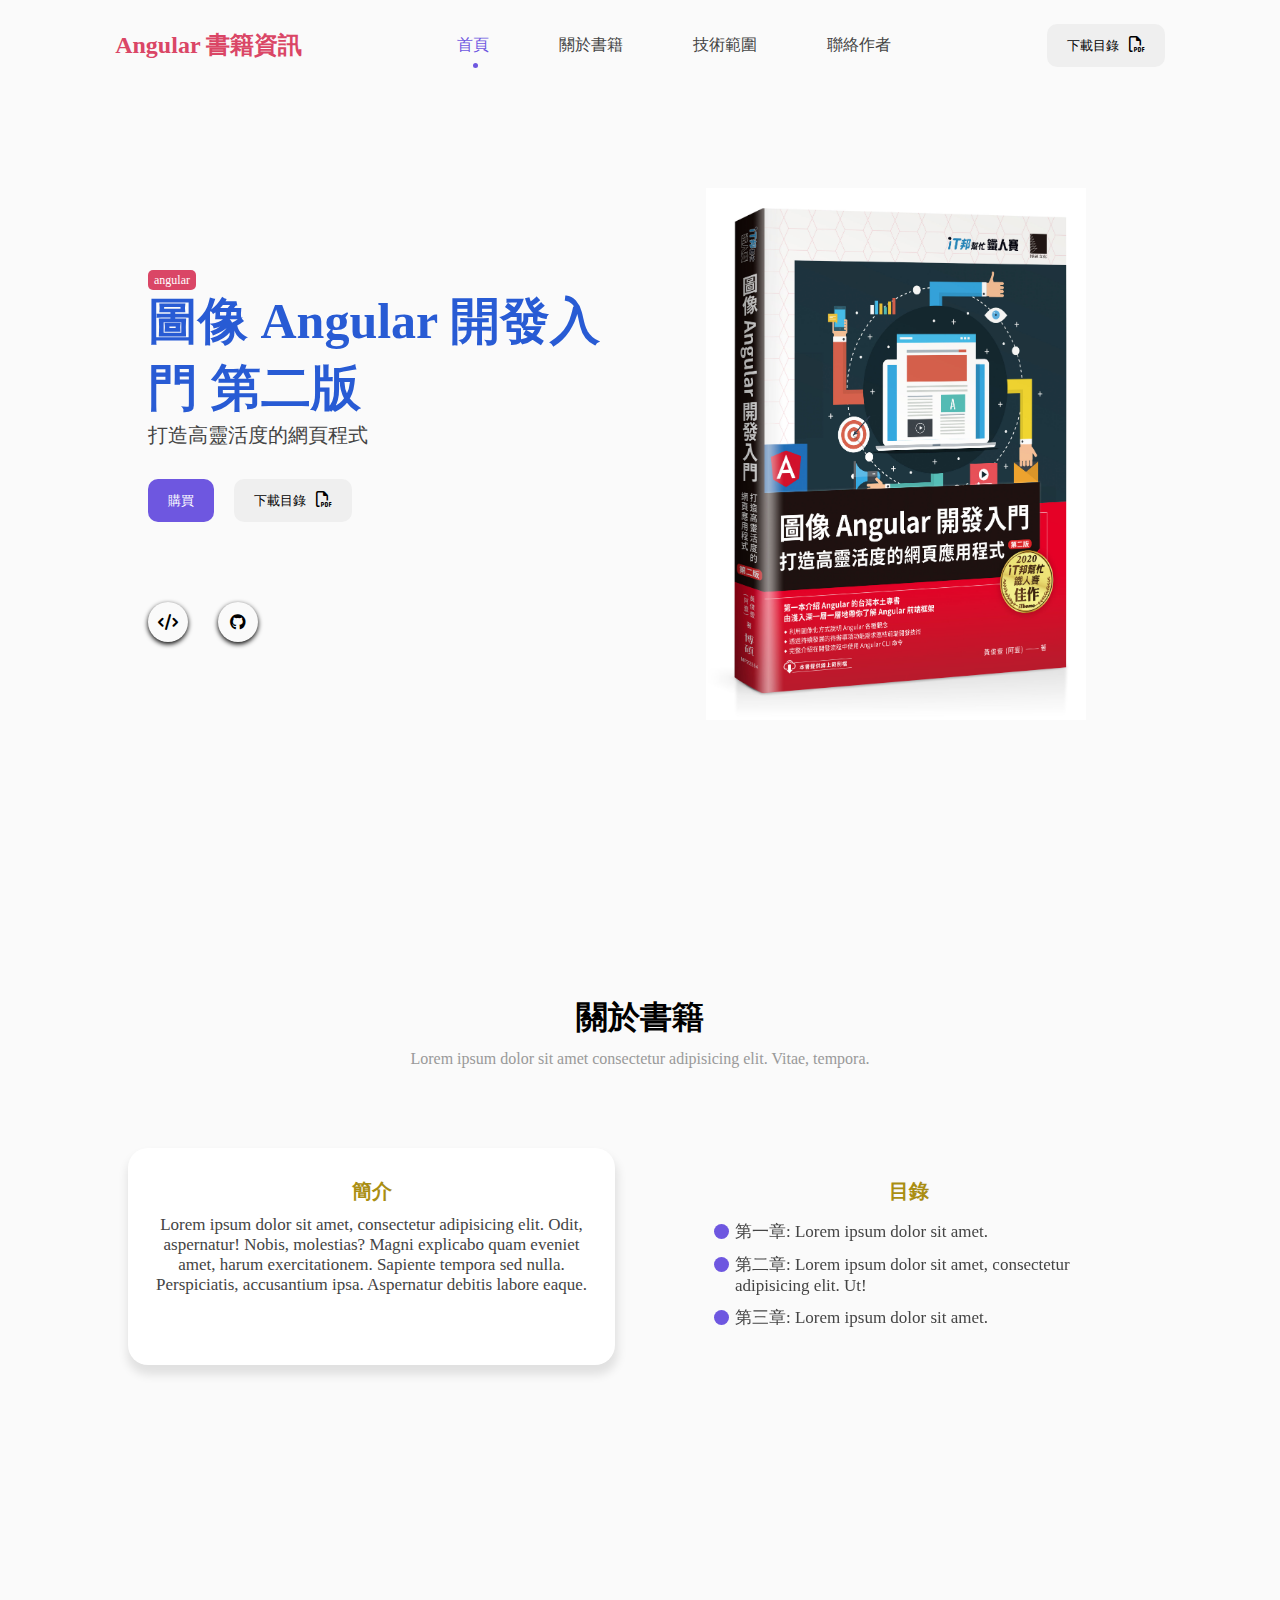
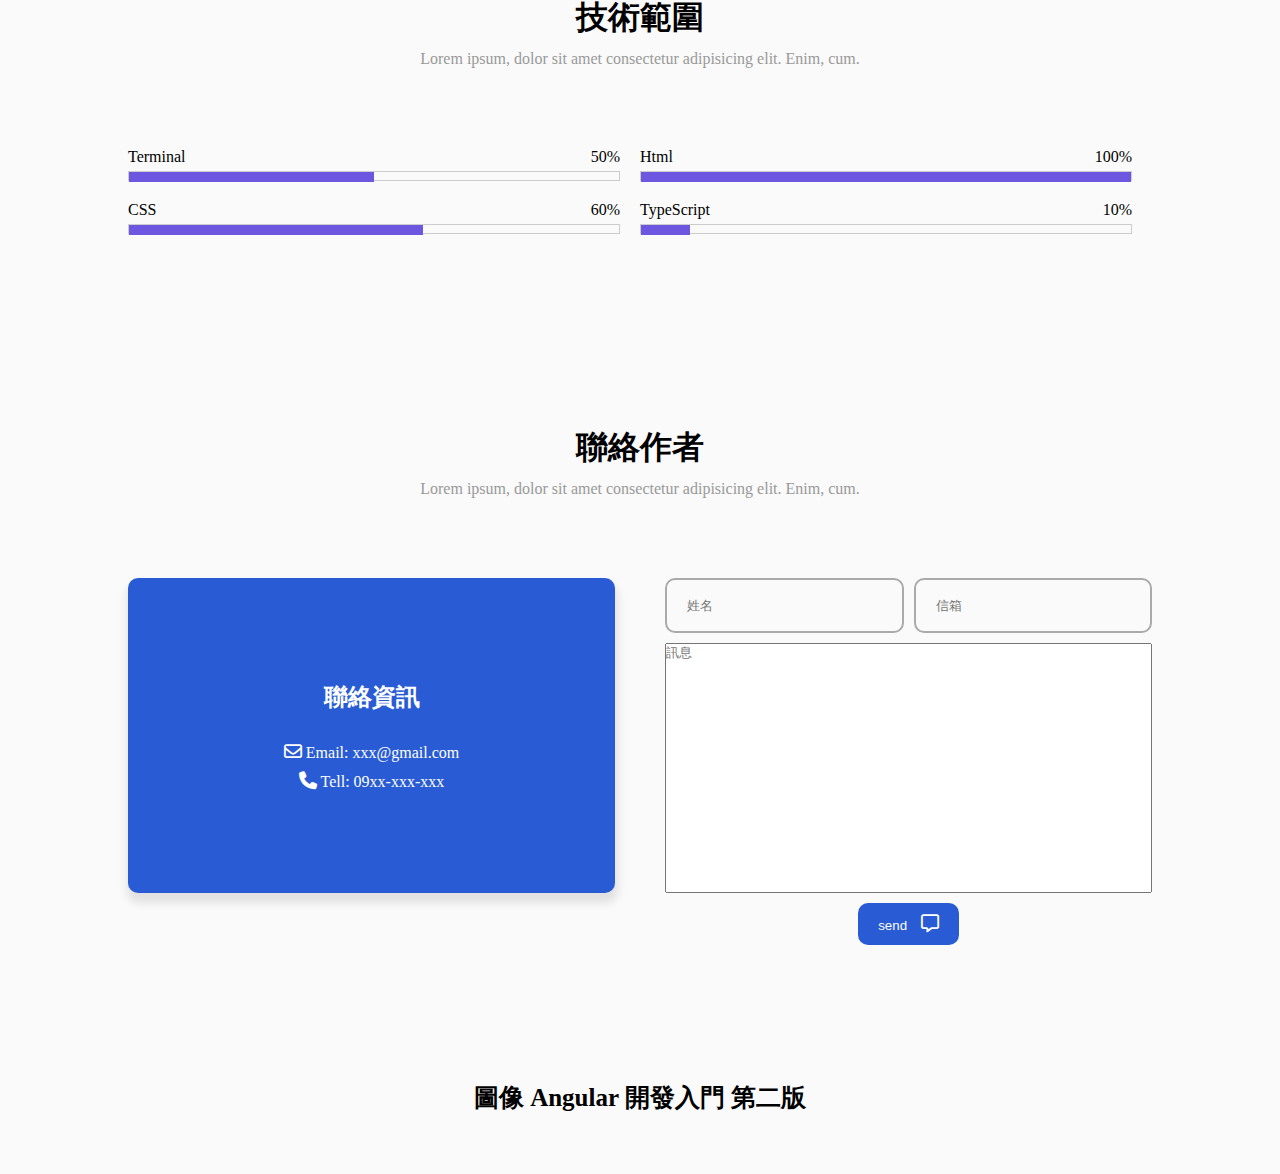
==== commit fe60946b: "feat(footer): 頁尾標題文字樣式實作" ====
--- a/src/index.html
+++ b/src/index.html
@@ -141,6 +141,9 @@
           </div>
         </section>
       </main>
+      <footer>
+        <div class="top-footer">圖像 Angular 開發入門 第二版</div>
+      </footer>
     </div>
     <script src="./main.js"></script>
   </body>
--- a/src/style.min.css
+++ b/src/style.min.css
@@ -1 +1 @@
-nav{background-color:var(--body-color);position:fixed;width:100%;height:90px;line-height:90px;padding-inline:9vw;display:flex;justify-content:space-between}nav .nav-logo{font-size:24px;font-weight:600;color:var(--logo-color)}nav ul{display:flex;list-style:none}nav ul .nav-link{text-decoration:none;color:var(--text-color);font-weight:500;padding-inline:15px;margin-inline:20px}nav ul .active-link{position:relative;color:var(--first-color)}nav ul .active-link::after{content:"";position:absolute;width:5px;height:5px;background-color:var(--first-color);left:50%;bottom:-15px;border-radius:50%}.btn{font-weight:500;padding:12px 20px;background-color:#efefef;border:none;border-radius:10px;cursor:pointer}.btn:hover{background-color:var(--second-color);color:var(--white-color)}.btn>i{margin-left:10px}.home-text{padding-left:20px;min-height:80vh;width:50%;display:flex;flex-direction:column;justify-content:center}.home-text .tag>span{background-color:var(--logo-color);color:var(--white-color);padding:3px 6px;font-size:12px;border-radius:5px}.home-text .name{font-size:50px;font-weight:600;color:var(--third-color)}.home-text .subtitle{font-size:20px;margin-bottom:30px;color:var(--text-color)}.home-text .text-btn{display:flex;gap:20px}.home-text .text-btn>.blue-btn{background-color:var(--first-color);color:var(--white-color)}.home-text .text-btn>.blue-btn:hover{color:var(--first-color-hover)}.home-text .icons{display:flex;margin-top:5em;gap:30px}.home-text .icons .icon{display:flex;justify-content:center;align-items:center;width:40px;height:40px;box-shadow:0px 2px 5px 0px #000;border-radius:50%;cursor:pointer}.home-image{display:flex;justify-content:right;align-items:center;width:50%;min-height:80vh}.home-image .image{width:380px;margin:0 auto;overflow:hidden}.home-image .image img{width:380px}.about-container{display:flex;justify-content:space-between;width:100%;gap:50px}.about-container .introduce,.about-container .contents{width:50%}.about-container h3{margin-bottom:10px;font-size:20px;font-weight:600;color:var(--second-color)}.about-container .card{display:flex;align-items:center;flex-direction:column;padding:30px 20px 70px;width:100%;background-color:var(--white-color);border-radius:20px;box-shadow:1px 8px 10px 2px var(--first-shadow-color)}.about-container .card div{text-align:center;font-size:17px;color:var(--text-color)}.about-container .list{display:flex;flex-direction:column;padding:30px 65px 70px;width:100%}.about-container .list h3{text-align:center}.about-container .list .item{font-size:17px;padding:5px;color:var(--text-color);position:relative}.about-container .list .item::before{box-sizing:border-box;content:"";position:absolute;top:9px;left:-16px;width:15px;height:15px;border-radius:50px;background-color:var(--first-color)}.skill-container{display:flex;width:100%;gap:20px;flex-wrap:wrap}.skill-container .skill-item{flex-basis:calc(50% - 20px);display:flex;flex-direction:column;gap:5px}.skill-container .skill-item .skill{display:flex;justify-content:space-between;align-items:center}.skill-container .skill-item .progress-bar-wrap{height:10px;border:1px solid #ccc}.skill-container .skill-item .progress-bar-wrap .progress-bar{height:10px;background-color:var(--first-color)}.contact-container{display:flex;justify-content:space-between;width:100%;gap:50px}.contact-container .info,.contact-container .form{width:50%}.contact-container .contact-info{display:flex;flex-direction:column;justify-content:center;align-items:center;padding:20px 30px;width:100%;height:315px;background-color:var(--third-color);color:var(--white-color);border-radius:10px;gap:10px;box-shadow:1px 8px 10px 2px var(--first-shadow-color)}.contact-container .contact-info>h2{margin-bottom:20px}.contact-container .contact-info i{font-size:18px}.contact-container .form{display:grid;grid-template-columns:repeat(2, 1fr);grid-template-rows:55px 250px 1fr;gap:10px}.contact-container .form input{background:rgba(0,0,0,0);border:2px solid #aaa;border-radius:10px;padding:15px 20px;outline:none}.contact-container .form textarea{grid-column:1/3;resize:none}.contact-container .form .btn{margin:0 auto;grid-column:1/3;background-color:var(--third-color);color:var(--white-color)}.contact-container .form i{font-size:18px}:root{--body-color: rgb(250, 250, 250);--logo-color: rgb(218, 70, 102);--white-color: rgb(255, 255, 255);--text-color: rgb(68, 68, 68);--first-color: rgb(110, 87, 224);--first-color-hover: rgb(40, 91, 212);--first-shadow-color: rgb(0, 0, 0, 0.1);--second-color: rgb(170, 142, 18);--third-color: rgb(40, 91, 212)}html{scroll-behavior:smooth}body{background-color:#fafafa}body .container{width:100%}*{margin:0;padding:0;box-sizing:border-box}.wrapper{padding-inline:10vw}.wrapper .home-box{display:flex;padding-block:6em;height:100vh;min-height:700px}.wrapper .section{padding-block:6em}.wrapper .section .top-header{text-align:center;margin-bottom:5em}.wrapper .section .top-header h1{font-weight:600;margin-bottom:10px}.wrapper .section .top-header span{color:#999}i{font-size:16px}/*# sourceMappingURL=style.min.css.map */+nav{background-color:var(--body-color);position:fixed;width:100%;height:90px;line-height:90px;padding-inline:9vw;display:flex;justify-content:space-between}nav .nav-logo{font-size:24px;font-weight:600;color:var(--logo-color)}nav ul{display:flex;list-style:none}nav ul .nav-link{text-decoration:none;color:var(--text-color);font-weight:500;padding-inline:15px;margin-inline:20px}nav ul .active-link{position:relative;color:var(--first-color)}nav ul .active-link::after{content:"";position:absolute;width:5px;height:5px;background-color:var(--first-color);left:50%;bottom:-15px;border-radius:50%}.btn{font-weight:500;padding:12px 20px;background-color:#efefef;border:none;border-radius:10px;cursor:pointer}.btn:hover{background-color:var(--second-color);color:var(--white-color)}.btn>i{margin-left:10px}.home-text{padding-left:20px;min-height:80vh;width:50%;display:flex;flex-direction:column;justify-content:center}.home-text .tag>span{background-color:var(--logo-color);color:var(--white-color);padding:3px 6px;font-size:12px;border-radius:5px}.home-text .name{font-size:50px;font-weight:600;color:var(--third-color)}.home-text .subtitle{font-size:20px;margin-bottom:30px;color:var(--text-color)}.home-text .text-btn{display:flex;gap:20px}.home-text .text-btn>.blue-btn{background-color:var(--first-color);color:var(--white-color)}.home-text .text-btn>.blue-btn:hover{color:var(--first-color-hover)}.home-text .icons{display:flex;margin-top:5em;gap:30px}.home-text .icons .icon{display:flex;justify-content:center;align-items:center;width:40px;height:40px;box-shadow:0px 2px 5px 0px #000;border-radius:50%;cursor:pointer}.home-image{display:flex;justify-content:right;align-items:center;width:50%;min-height:80vh}.home-image .image{width:380px;margin:0 auto;overflow:hidden}.home-image .image img{width:380px}.about-container{display:flex;justify-content:space-between;width:100%;gap:50px}.about-container .introduce,.about-container .contents{width:50%}.about-container h3{margin-bottom:10px;font-size:20px;font-weight:600;color:var(--second-color)}.about-container .card{display:flex;align-items:center;flex-direction:column;padding:30px 20px 70px;width:100%;background-color:var(--white-color);border-radius:20px;box-shadow:1px 8px 10px 2px var(--first-shadow-color)}.about-container .card div{text-align:center;font-size:17px;color:var(--text-color)}.about-container .list{display:flex;flex-direction:column;padding:30px 65px 70px;width:100%}.about-container .list h3{text-align:center}.about-container .list .item{font-size:17px;padding:5px;color:var(--text-color);position:relative}.about-container .list .item::before{box-sizing:border-box;content:"";position:absolute;top:9px;left:-16px;width:15px;height:15px;border-radius:50px;background-color:var(--first-color)}.skill-container{display:flex;width:100%;gap:20px;flex-wrap:wrap}.skill-container .skill-item{flex-basis:calc(50% - 20px);display:flex;flex-direction:column;gap:5px}.skill-container .skill-item .skill{display:flex;justify-content:space-between;align-items:center}.skill-container .skill-item .progress-bar-wrap{height:10px;border:1px solid #ccc}.skill-container .skill-item .progress-bar-wrap .progress-bar{height:10px;background-color:var(--first-color)}.contact-container{display:flex;justify-content:space-between;width:100%;gap:50px}.contact-container .info,.contact-container .form{width:50%}.contact-container .contact-info{display:flex;flex-direction:column;justify-content:center;align-items:center;padding:20px 30px;width:100%;height:315px;background-color:var(--third-color);color:var(--white-color);border-radius:10px;gap:10px;box-shadow:1px 8px 10px 2px var(--first-shadow-color)}.contact-container .contact-info>h2{margin-bottom:20px}.contact-container .contact-info i{font-size:18px}.contact-container .form{display:grid;grid-template-columns:repeat(2, 1fr);grid-template-rows:55px 250px 1fr;gap:10px}.contact-container .form input{background:rgba(0,0,0,0);border:2px solid #aaa;border-radius:10px;padding:15px 20px;outline:none}.contact-container .form textarea{grid-column:1/3;resize:none}.contact-container .form .btn{margin:0 auto;grid-column:1/3;background-color:var(--third-color);color:var(--white-color)}.contact-container .form i{font-size:18px}footer{display:flex;justify-content:center;align-items:center;flex-direction:column;row-gap:30px;padding-block:40px 60px}footer .top-footer{font-size:25px;font-weight:600}:root{--body-color: rgb(250, 250, 250);--logo-color: rgb(218, 70, 102);--white-color: rgb(255, 255, 255);--text-color: rgb(68, 68, 68);--first-color: rgb(110, 87, 224);--first-color-hover: rgb(40, 91, 212);--first-shadow-color: rgb(0, 0, 0, 0.1);--second-color: rgb(170, 142, 18);--third-color: rgb(40, 91, 212)}html{scroll-behavior:smooth}body{background-color:#fafafa}body .container{width:100%}*{margin:0;padding:0;box-sizing:border-box}.wrapper{padding-inline:10vw}.wrapper .home-box{display:flex;padding-block:6em;height:100vh;min-height:700px}.wrapper .section{padding-block:6em}.wrapper .section .top-header{text-align:center;margin-bottom:5em}.wrapper .section .top-header h1{font-weight:600;margin-bottom:10px}.wrapper .section .top-header span{color:#999}i{font-size:16px}/*# sourceMappingURL=style.min.css.map */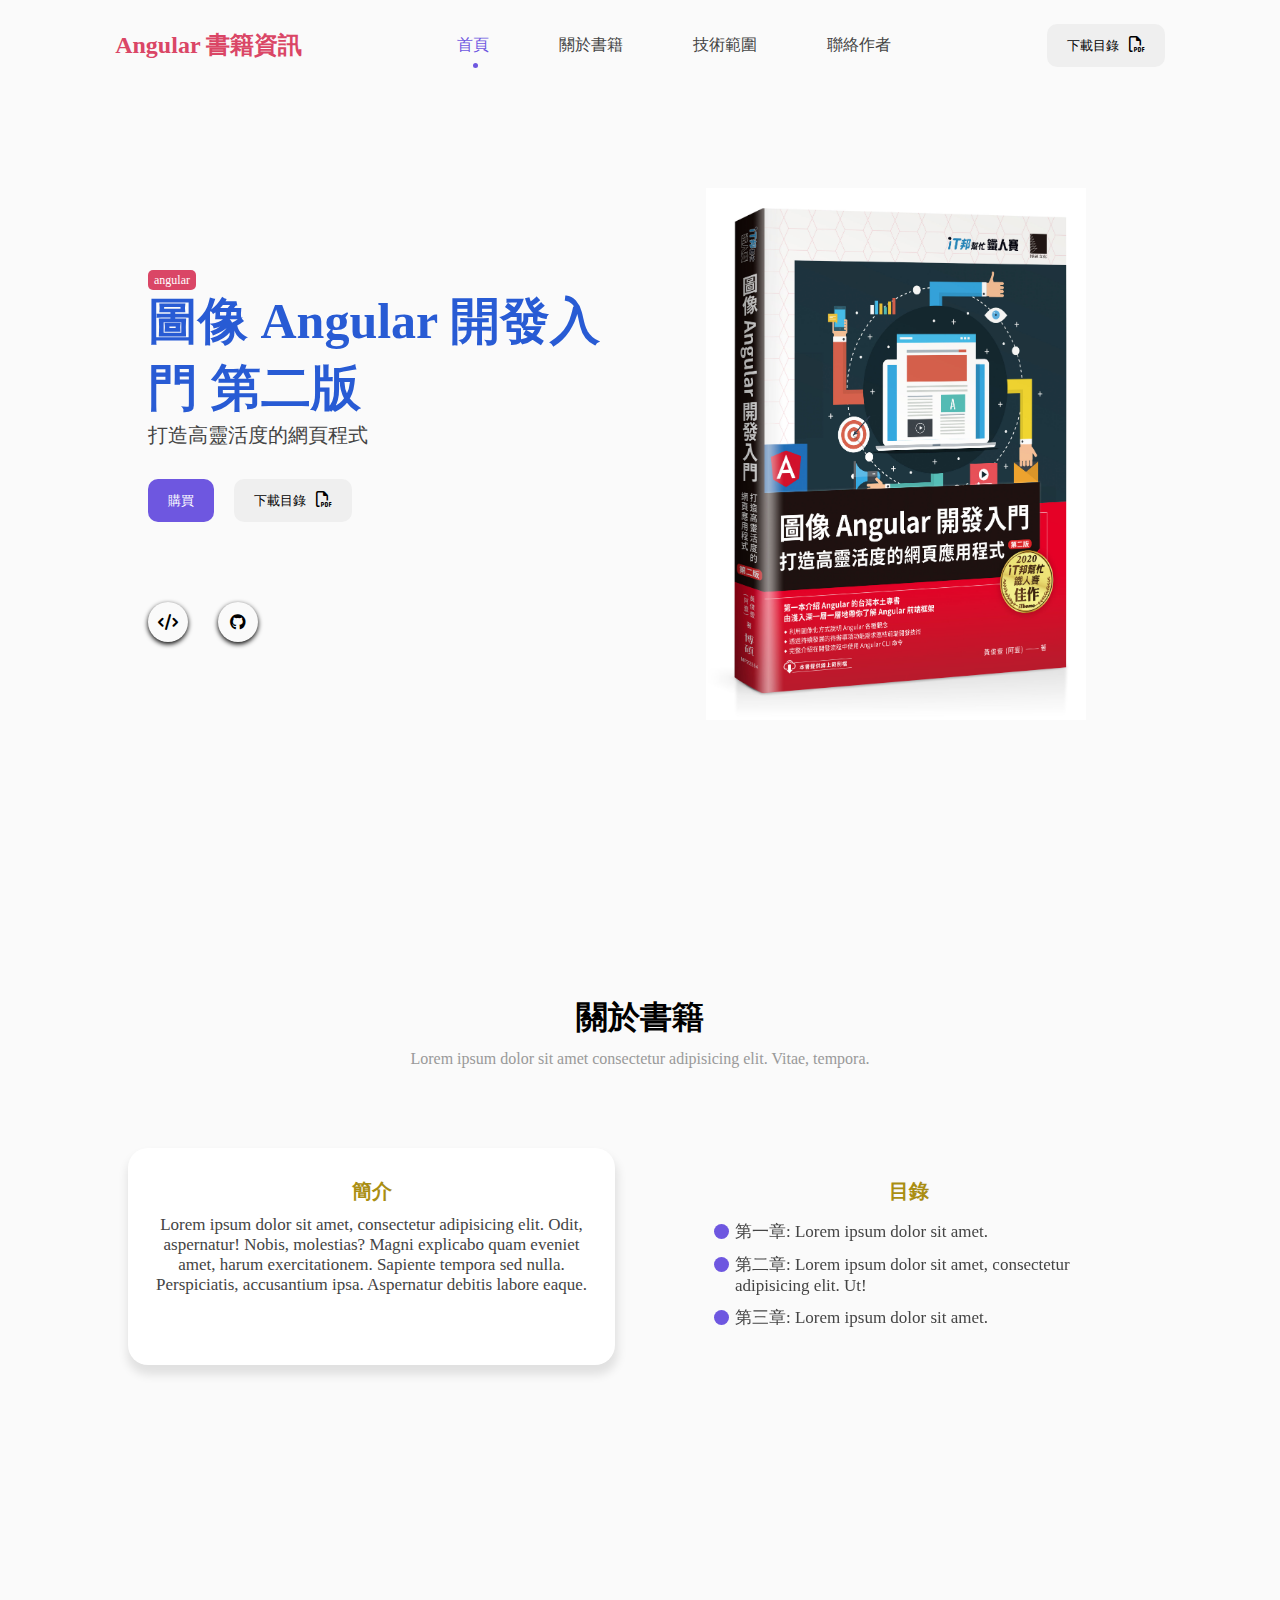
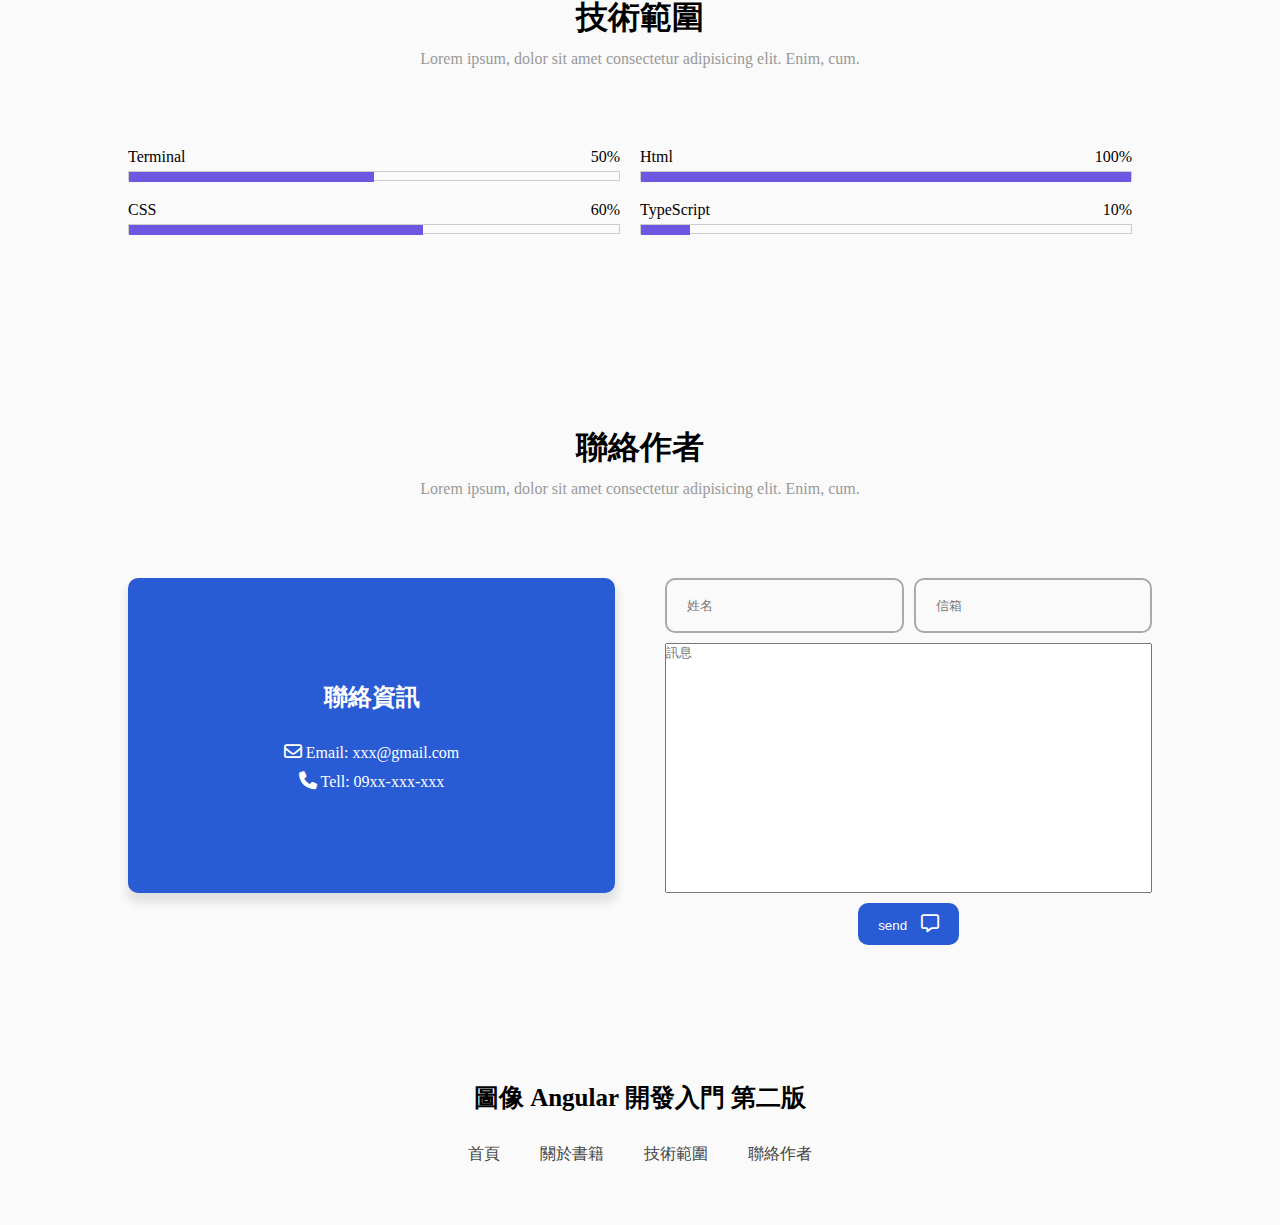
==== commit c5fd4210: "feat(footer): 頁尾圖示樣式實作" ====
--- a/src/index.html
+++ b/src/index.html
@@ -143,6 +143,12 @@
       </main>
       <footer>
         <div class="top-footer">圖像 Angular 開發入門 第二版</div>
+        <ul class="footer-menu">
+          <li class="menu-item"><a href="">首頁</a></li>
+          <li class="menu-item"><a href="">關於書籍</a></li>
+          <li class="menu-item"><a href="">技術範圍</a></li>
+          <li class="menu-item"><a href="">聯絡作者</a></li>
+        </ul>
       </footer>
     </div>
     <script src="./main.js"></script>
--- a/src/style.min.css
+++ b/src/style.min.css
@@ -1 +1 @@
-nav{background-color:var(--body-color);position:fixed;width:100%;height:90px;line-height:90px;padding-inline:9vw;display:flex;justify-content:space-between}nav .nav-logo{font-size:24px;font-weight:600;color:var(--logo-color)}nav ul{display:flex;list-style:none}nav ul .nav-link{text-decoration:none;color:var(--text-color);font-weight:500;padding-inline:15px;margin-inline:20px}nav ul .active-link{position:relative;color:var(--first-color)}nav ul .active-link::after{content:"";position:absolute;width:5px;height:5px;background-color:var(--first-color);left:50%;bottom:-15px;border-radius:50%}.btn{font-weight:500;padding:12px 20px;background-color:#efefef;border:none;border-radius:10px;cursor:pointer}.btn:hover{background-color:var(--second-color);color:var(--white-color)}.btn>i{margin-left:10px}.home-text{padding-left:20px;min-height:80vh;width:50%;display:flex;flex-direction:column;justify-content:center}.home-text .tag>span{background-color:var(--logo-color);color:var(--white-color);padding:3px 6px;font-size:12px;border-radius:5px}.home-text .name{font-size:50px;font-weight:600;color:var(--third-color)}.home-text .subtitle{font-size:20px;margin-bottom:30px;color:var(--text-color)}.home-text .text-btn{display:flex;gap:20px}.home-text .text-btn>.blue-btn{background-color:var(--first-color);color:var(--white-color)}.home-text .text-btn>.blue-btn:hover{color:var(--first-color-hover)}.home-text .icons{display:flex;margin-top:5em;gap:30px}.home-text .icons .icon{display:flex;justify-content:center;align-items:center;width:40px;height:40px;box-shadow:0px 2px 5px 0px #000;border-radius:50%;cursor:pointer}.home-image{display:flex;justify-content:right;align-items:center;width:50%;min-height:80vh}.home-image .image{width:380px;margin:0 auto;overflow:hidden}.home-image .image img{width:380px}.about-container{display:flex;justify-content:space-between;width:100%;gap:50px}.about-container .introduce,.about-container .contents{width:50%}.about-container h3{margin-bottom:10px;font-size:20px;font-weight:600;color:var(--second-color)}.about-container .card{display:flex;align-items:center;flex-direction:column;padding:30px 20px 70px;width:100%;background-color:var(--white-color);border-radius:20px;box-shadow:1px 8px 10px 2px var(--first-shadow-color)}.about-container .card div{text-align:center;font-size:17px;color:var(--text-color)}.about-container .list{display:flex;flex-direction:column;padding:30px 65px 70px;width:100%}.about-container .list h3{text-align:center}.about-container .list .item{font-size:17px;padding:5px;color:var(--text-color);position:relative}.about-container .list .item::before{box-sizing:border-box;content:"";position:absolute;top:9px;left:-16px;width:15px;height:15px;border-radius:50px;background-color:var(--first-color)}.skill-container{display:flex;width:100%;gap:20px;flex-wrap:wrap}.skill-container .skill-item{flex-basis:calc(50% - 20px);display:flex;flex-direction:column;gap:5px}.skill-container .skill-item .skill{display:flex;justify-content:space-between;align-items:center}.skill-container .skill-item .progress-bar-wrap{height:10px;border:1px solid #ccc}.skill-container .skill-item .progress-bar-wrap .progress-bar{height:10px;background-color:var(--first-color)}.contact-container{display:flex;justify-content:space-between;width:100%;gap:50px}.contact-container .info,.contact-container .form{width:50%}.contact-container .contact-info{display:flex;flex-direction:column;justify-content:center;align-items:center;padding:20px 30px;width:100%;height:315px;background-color:var(--third-color);color:var(--white-color);border-radius:10px;gap:10px;box-shadow:1px 8px 10px 2px var(--first-shadow-color)}.contact-container .contact-info>h2{margin-bottom:20px}.contact-container .contact-info i{font-size:18px}.contact-container .form{display:grid;grid-template-columns:repeat(2, 1fr);grid-template-rows:55px 250px 1fr;gap:10px}.contact-container .form input{background:rgba(0,0,0,0);border:2px solid #aaa;border-radius:10px;padding:15px 20px;outline:none}.contact-container .form textarea{grid-column:1/3;resize:none}.contact-container .form .btn{margin:0 auto;grid-column:1/3;background-color:var(--third-color);color:var(--white-color)}.contact-container .form i{font-size:18px}footer{display:flex;justify-content:center;align-items:center;flex-direction:column;row-gap:30px;padding-block:40px 60px}footer .top-footer{font-size:25px;font-weight:600}:root{--body-color: rgb(250, 250, 250);--logo-color: rgb(218, 70, 102);--white-color: rgb(255, 255, 255);--text-color: rgb(68, 68, 68);--first-color: rgb(110, 87, 224);--first-color-hover: rgb(40, 91, 212);--first-shadow-color: rgb(0, 0, 0, 0.1);--second-color: rgb(170, 142, 18);--third-color: rgb(40, 91, 212)}html{scroll-behavior:smooth}body{background-color:#fafafa}body .container{width:100%}*{margin:0;padding:0;box-sizing:border-box}.wrapper{padding-inline:10vw}.wrapper .home-box{display:flex;padding-block:6em;height:100vh;min-height:700px}.wrapper .section{padding-block:6em}.wrapper .section .top-header{text-align:center;margin-bottom:5em}.wrapper .section .top-header h1{font-weight:600;margin-bottom:10px}.wrapper .section .top-header span{color:#999}i{font-size:16px}/*# sourceMappingURL=style.min.css.map */+nav{background-color:var(--body-color);position:fixed;width:100%;height:90px;line-height:90px;padding-inline:9vw;display:flex;justify-content:space-between}nav .nav-logo{font-size:24px;font-weight:600;color:var(--logo-color)}nav ul{display:flex;list-style:none}nav ul .nav-link{text-decoration:none;color:var(--text-color);font-weight:500;padding-inline:15px;margin-inline:20px}nav ul .active-link{position:relative;color:var(--first-color)}nav ul .active-link::after{content:"";position:absolute;width:5px;height:5px;background-color:var(--first-color);left:50%;bottom:-15px;border-radius:50%}.btn{font-weight:500;padding:12px 20px;background-color:#efefef;border:none;border-radius:10px;cursor:pointer}.btn:hover{background-color:var(--second-color);color:var(--white-color)}.btn>i{margin-left:10px}.home-text{padding-left:20px;min-height:80vh;width:50%;display:flex;flex-direction:column;justify-content:center}.home-text .tag>span{background-color:var(--logo-color);color:var(--white-color);padding:3px 6px;font-size:12px;border-radius:5px}.home-text .name{font-size:50px;font-weight:600;color:var(--third-color)}.home-text .subtitle{font-size:20px;margin-bottom:30px;color:var(--text-color)}.home-text .text-btn{display:flex;gap:20px}.home-text .text-btn>.blue-btn{background-color:var(--first-color);color:var(--white-color)}.home-text .text-btn>.blue-btn:hover{color:var(--first-color-hover)}.home-text .icons{display:flex;margin-top:5em;gap:30px}.home-text .icons .icon{display:flex;justify-content:center;align-items:center;width:40px;height:40px;box-shadow:0px 2px 5px 0px #000;border-radius:50%;cursor:pointer}.home-image{display:flex;justify-content:right;align-items:center;width:50%;min-height:80vh}.home-image .image{width:380px;margin:0 auto;overflow:hidden}.home-image .image img{width:380px}.about-container{display:flex;justify-content:space-between;width:100%;gap:50px}.about-container .introduce,.about-container .contents{width:50%}.about-container h3{margin-bottom:10px;font-size:20px;font-weight:600;color:var(--second-color)}.about-container .card{display:flex;align-items:center;flex-direction:column;padding:30px 20px 70px;width:100%;background-color:var(--white-color);border-radius:20px;box-shadow:1px 8px 10px 2px var(--first-shadow-color)}.about-container .card div{text-align:center;font-size:17px;color:var(--text-color)}.about-container .list{display:flex;flex-direction:column;padding:30px 65px 70px;width:100%}.about-container .list h3{text-align:center}.about-container .list .item{font-size:17px;padding:5px;color:var(--text-color);position:relative}.about-container .list .item::before{box-sizing:border-box;content:"";position:absolute;top:9px;left:-16px;width:15px;height:15px;border-radius:50px;background-color:var(--first-color)}.skill-container{display:flex;width:100%;gap:20px;flex-wrap:wrap}.skill-container .skill-item{flex-basis:calc(50% - 20px);display:flex;flex-direction:column;gap:5px}.skill-container .skill-item .skill{display:flex;justify-content:space-between;align-items:center}.skill-container .skill-item .progress-bar-wrap{height:10px;border:1px solid #ccc}.skill-container .skill-item .progress-bar-wrap .progress-bar{height:10px;background-color:var(--first-color)}.contact-container{display:flex;justify-content:space-between;width:100%;gap:50px}.contact-container .info,.contact-container .form{width:50%}.contact-container .contact-info{display:flex;flex-direction:column;justify-content:center;align-items:center;padding:20px 30px;width:100%;height:315px;background-color:var(--third-color);color:var(--white-color);border-radius:10px;gap:10px;box-shadow:1px 8px 10px 2px var(--first-shadow-color)}.contact-container .contact-info>h2{margin-bottom:20px}.contact-container .contact-info i{font-size:18px}.contact-container .form{display:grid;grid-template-columns:repeat(2, 1fr);grid-template-rows:55px 250px 1fr;gap:10px}.contact-container .form input{background:rgba(0,0,0,0);border:2px solid #aaa;border-radius:10px;padding:15px 20px;outline:none}.contact-container .form textarea{grid-column:1/3;resize:none}.contact-container .form .btn{margin:0 auto;grid-column:1/3;background-color:var(--third-color);color:var(--white-color)}.contact-container .form i{font-size:18px}footer{display:flex;justify-content:center;align-items:center;flex-direction:column;row-gap:30px;padding-block:40px 60px}footer .top-footer{font-size:25px;font-weight:600}footer .footer-menu{display:flex}footer .footer-menu .menu-item{list-style:none}footer .footer-menu .menu-item a{text-decoration:none;color:var(--text-color);font-weight:500;margin-inline:20px}:root{--body-color: rgb(250, 250, 250);--logo-color: rgb(218, 70, 102);--white-color: rgb(255, 255, 255);--text-color: rgb(68, 68, 68);--first-color: rgb(110, 87, 224);--first-color-hover: rgb(40, 91, 212);--first-shadow-color: rgb(0, 0, 0, 0.1);--second-color: rgb(170, 142, 18);--third-color: rgb(40, 91, 212)}html{scroll-behavior:smooth}body{background-color:#fafafa}body .container{width:100%}*{margin:0;padding:0;box-sizing:border-box}.wrapper{padding-inline:10vw}.wrapper .home-box{display:flex;padding-block:6em;height:100vh;min-height:700px}.wrapper .section{padding-block:6em}.wrapper .section .top-header{text-align:center;margin-bottom:5em}.wrapper .section .top-header h1{font-weight:600;margin-bottom:10px}.wrapper .section .top-header span{color:#999}i{font-size:16px}/*# sourceMappingURL=style.min.css.map */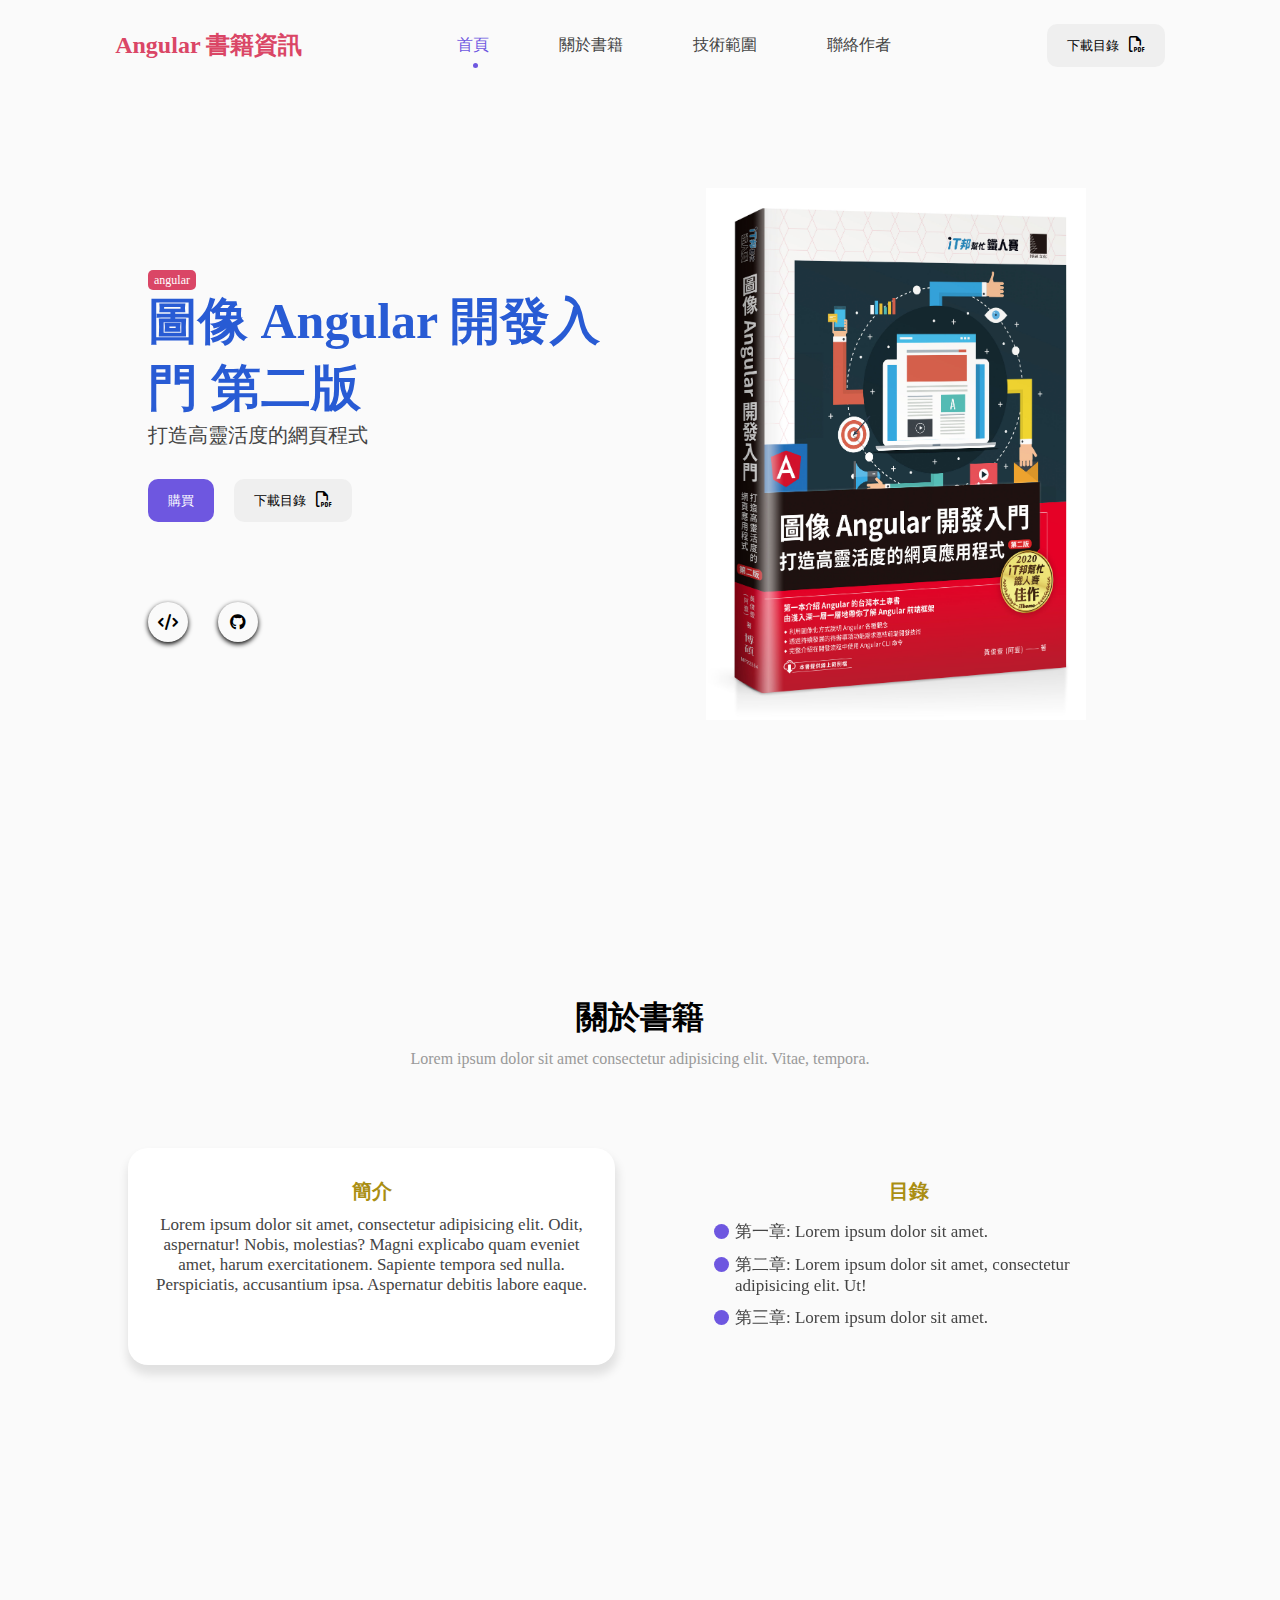
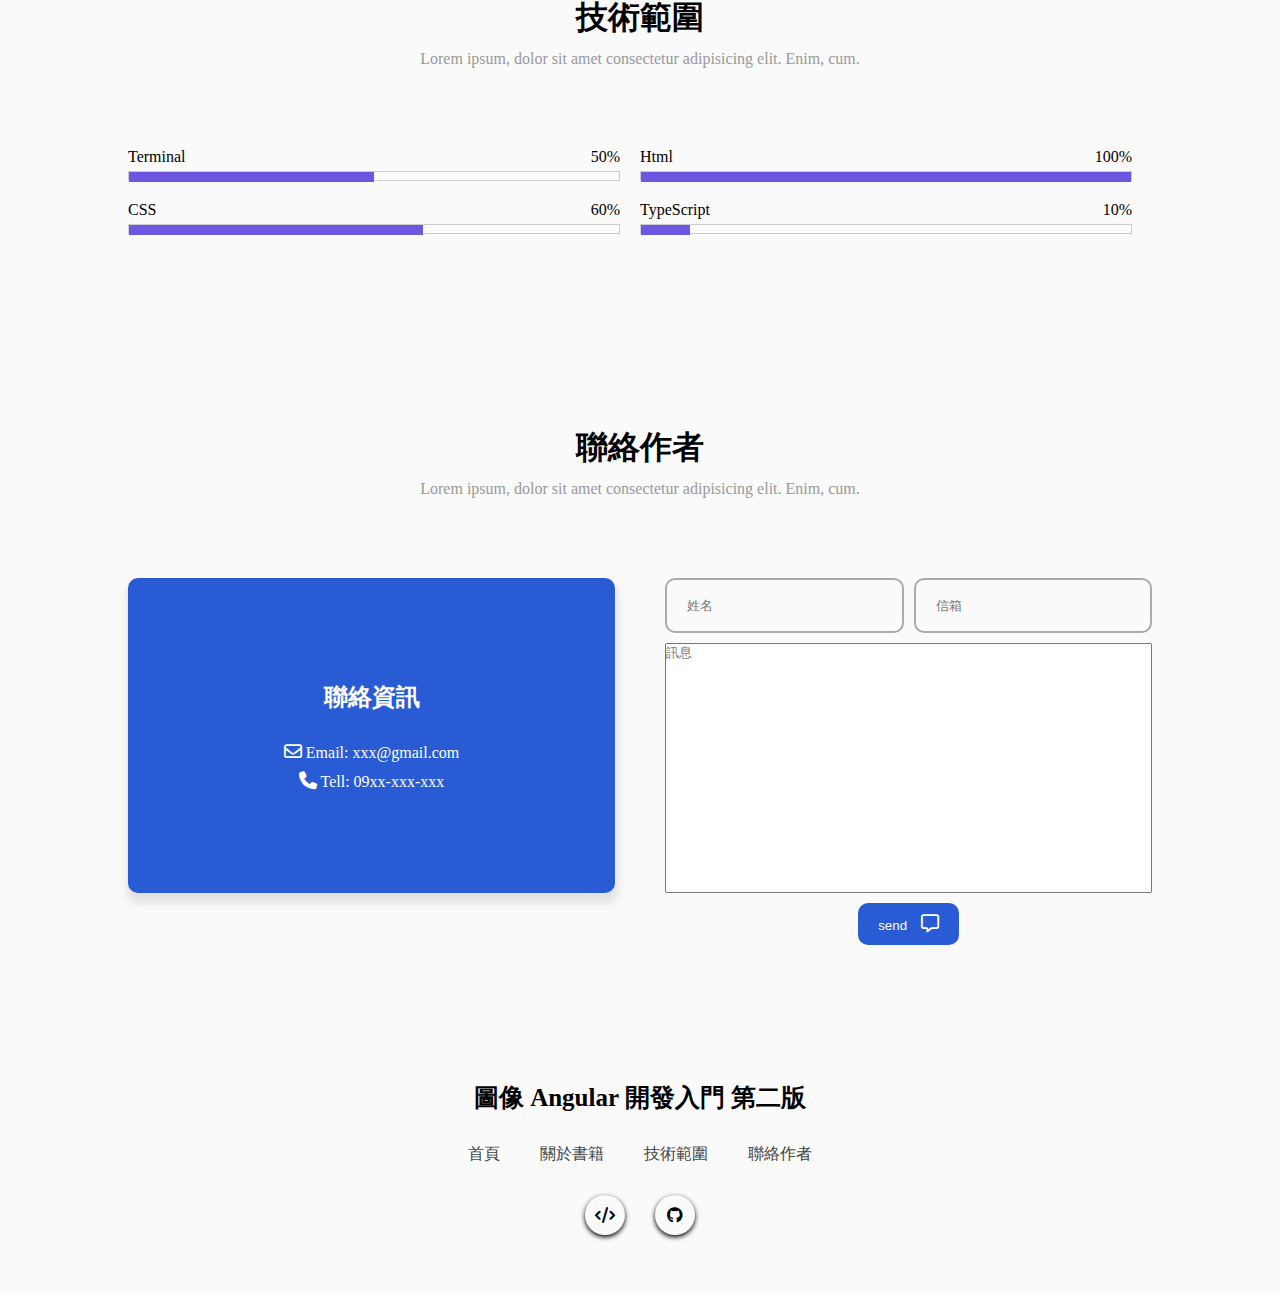
==== commit 99045c0e: "feat(footer): 頁面圖示樣式實作" ====
--- a/src/index.html
+++ b/src/index.html
@@ -144,11 +144,15 @@
       <footer>
         <div class="top-footer">圖像 Angular 開發入門 第二版</div>
         <ul class="footer-menu">
-          <li class="menu-item"><a href="">首頁</a></li>
-          <li class="menu-item"><a href="">關於書籍</a></li>
-          <li class="menu-item"><a href="">技術範圍</a></li>
-          <li class="menu-item"><a href="">聯絡作者</a></li>
+          <li class="menu-item"><a href="#home">首頁</a></li>
+          <li class="menu-item"><a href="#about">關於書籍</a></li>
+          <li class="menu-item"><a href="#skill">技術範圍</a></li>
+          <li class="menu-item"><a href="#contact">聯絡作者</a></li>
         </ul>
+        <div class="footer-icon">
+          <div class="icon"><i class="fa-solid fa-code"></i></div>
+          <div class="icon"><i class="fa-brands fa-github"></i></div>
+        </div>
       </footer>
     </div>
     <script src="./main.js"></script>
--- a/src/style.min.css
+++ b/src/style.min.css
@@ -1 +1 @@
-nav{background-color:var(--body-color);position:fixed;width:100%;height:90px;line-height:90px;padding-inline:9vw;display:flex;justify-content:space-between}nav .nav-logo{font-size:24px;font-weight:600;color:var(--logo-color)}nav ul{display:flex;list-style:none}nav ul .nav-link{text-decoration:none;color:var(--text-color);font-weight:500;padding-inline:15px;margin-inline:20px}nav ul .active-link{position:relative;color:var(--first-color)}nav ul .active-link::after{content:"";position:absolute;width:5px;height:5px;background-color:var(--first-color);left:50%;bottom:-15px;border-radius:50%}.btn{font-weight:500;padding:12px 20px;background-color:#efefef;border:none;border-radius:10px;cursor:pointer}.btn:hover{background-color:var(--second-color);color:var(--white-color)}.btn>i{margin-left:10px}.home-text{padding-left:20px;min-height:80vh;width:50%;display:flex;flex-direction:column;justify-content:center}.home-text .tag>span{background-color:var(--logo-color);color:var(--white-color);padding:3px 6px;font-size:12px;border-radius:5px}.home-text .name{font-size:50px;font-weight:600;color:var(--third-color)}.home-text .subtitle{font-size:20px;margin-bottom:30px;color:var(--text-color)}.home-text .text-btn{display:flex;gap:20px}.home-text .text-btn>.blue-btn{background-color:var(--first-color);color:var(--white-color)}.home-text .text-btn>.blue-btn:hover{color:var(--first-color-hover)}.home-text .icons{display:flex;margin-top:5em;gap:30px}.home-text .icons .icon{display:flex;justify-content:center;align-items:center;width:40px;height:40px;box-shadow:0px 2px 5px 0px #000;border-radius:50%;cursor:pointer}.home-image{display:flex;justify-content:right;align-items:center;width:50%;min-height:80vh}.home-image .image{width:380px;margin:0 auto;overflow:hidden}.home-image .image img{width:380px}.about-container{display:flex;justify-content:space-between;width:100%;gap:50px}.about-container .introduce,.about-container .contents{width:50%}.about-container h3{margin-bottom:10px;font-size:20px;font-weight:600;color:var(--second-color)}.about-container .card{display:flex;align-items:center;flex-direction:column;padding:30px 20px 70px;width:100%;background-color:var(--white-color);border-radius:20px;box-shadow:1px 8px 10px 2px var(--first-shadow-color)}.about-container .card div{text-align:center;font-size:17px;color:var(--text-color)}.about-container .list{display:flex;flex-direction:column;padding:30px 65px 70px;width:100%}.about-container .list h3{text-align:center}.about-container .list .item{font-size:17px;padding:5px;color:var(--text-color);position:relative}.about-container .list .item::before{box-sizing:border-box;content:"";position:absolute;top:9px;left:-16px;width:15px;height:15px;border-radius:50px;background-color:var(--first-color)}.skill-container{display:flex;width:100%;gap:20px;flex-wrap:wrap}.skill-container .skill-item{flex-basis:calc(50% - 20px);display:flex;flex-direction:column;gap:5px}.skill-container .skill-item .skill{display:flex;justify-content:space-between;align-items:center}.skill-container .skill-item .progress-bar-wrap{height:10px;border:1px solid #ccc}.skill-container .skill-item .progress-bar-wrap .progress-bar{height:10px;background-color:var(--first-color)}.contact-container{display:flex;justify-content:space-between;width:100%;gap:50px}.contact-container .info,.contact-container .form{width:50%}.contact-container .contact-info{display:flex;flex-direction:column;justify-content:center;align-items:center;padding:20px 30px;width:100%;height:315px;background-color:var(--third-color);color:var(--white-color);border-radius:10px;gap:10px;box-shadow:1px 8px 10px 2px var(--first-shadow-color)}.contact-container .contact-info>h2{margin-bottom:20px}.contact-container .contact-info i{font-size:18px}.contact-container .form{display:grid;grid-template-columns:repeat(2, 1fr);grid-template-rows:55px 250px 1fr;gap:10px}.contact-container .form input{background:rgba(0,0,0,0);border:2px solid #aaa;border-radius:10px;padding:15px 20px;outline:none}.contact-container .form textarea{grid-column:1/3;resize:none}.contact-container .form .btn{margin:0 auto;grid-column:1/3;background-color:var(--third-color);color:var(--white-color)}.contact-container .form i{font-size:18px}footer{display:flex;justify-content:center;align-items:center;flex-direction:column;row-gap:30px;padding-block:40px 60px}footer .top-footer{font-size:25px;font-weight:600}footer .footer-menu{display:flex}footer .footer-menu .menu-item{list-style:none}footer .footer-menu .menu-item a{text-decoration:none;color:var(--text-color);font-weight:500;margin-inline:20px}:root{--body-color: rgb(250, 250, 250);--logo-color: rgb(218, 70, 102);--white-color: rgb(255, 255, 255);--text-color: rgb(68, 68, 68);--first-color: rgb(110, 87, 224);--first-color-hover: rgb(40, 91, 212);--first-shadow-color: rgb(0, 0, 0, 0.1);--second-color: rgb(170, 142, 18);--third-color: rgb(40, 91, 212)}html{scroll-behavior:smooth}body{background-color:#fafafa}body .container{width:100%}*{margin:0;padding:0;box-sizing:border-box}.wrapper{padding-inline:10vw}.wrapper .home-box{display:flex;padding-block:6em;height:100vh;min-height:700px}.wrapper .section{padding-block:6em}.wrapper .section .top-header{text-align:center;margin-bottom:5em}.wrapper .section .top-header h1{font-weight:600;margin-bottom:10px}.wrapper .section .top-header span{color:#999}i{font-size:16px}/*# sourceMappingURL=style.min.css.map */+nav{background-color:var(--body-color);position:fixed;width:100%;height:90px;line-height:90px;padding-inline:9vw;display:flex;justify-content:space-between}nav .nav-logo{font-size:24px;font-weight:600;color:var(--logo-color)}nav ul{display:flex;list-style:none}nav ul .nav-link{text-decoration:none;color:var(--text-color);font-weight:500;padding-inline:15px;margin-inline:20px}nav ul .active-link{position:relative;color:var(--first-color)}nav ul .active-link::after{content:"";position:absolute;width:5px;height:5px;background-color:var(--first-color);left:50%;bottom:-15px;border-radius:50%}.btn{font-weight:500;padding:12px 20px;background-color:#efefef;border:none;border-radius:10px;cursor:pointer}.btn:hover{background-color:var(--second-color);color:var(--white-color)}.btn>i{margin-left:10px}.home-text{padding-left:20px;min-height:80vh;width:50%;display:flex;flex-direction:column;justify-content:center}.home-text .tag>span{background-color:var(--logo-color);color:var(--white-color);padding:3px 6px;font-size:12px;border-radius:5px}.home-text .name{font-size:50px;font-weight:600;color:var(--third-color)}.home-text .subtitle{font-size:20px;margin-bottom:30px;color:var(--text-color)}.home-text .text-btn{display:flex;gap:20px}.home-text .text-btn>.blue-btn{background-color:var(--first-color);color:var(--white-color)}.home-text .text-btn>.blue-btn:hover{color:var(--first-color-hover)}.home-text .icons{display:flex;margin-top:5em;gap:30px}.home-image{display:flex;justify-content:right;align-items:center;width:50%;min-height:80vh}.home-image .image{width:380px;margin:0 auto;overflow:hidden}.home-image .image img{width:380px}.about-container{display:flex;justify-content:space-between;width:100%;gap:50px}.about-container .introduce,.about-container .contents{width:50%}.about-container h3{margin-bottom:10px;font-size:20px;font-weight:600;color:var(--second-color)}.about-container .card{display:flex;align-items:center;flex-direction:column;padding:30px 20px 70px;width:100%;background-color:var(--white-color);border-radius:20px;box-shadow:1px 8px 10px 2px var(--first-shadow-color)}.about-container .card div{text-align:center;font-size:17px;color:var(--text-color)}.about-container .list{display:flex;flex-direction:column;padding:30px 65px 70px;width:100%}.about-container .list h3{text-align:center}.about-container .list .item{font-size:17px;padding:5px;color:var(--text-color);position:relative}.about-container .list .item::before{box-sizing:border-box;content:"";position:absolute;top:9px;left:-16px;width:15px;height:15px;border-radius:50px;background-color:var(--first-color)}.skill-container{display:flex;width:100%;gap:20px;flex-wrap:wrap}.skill-container .skill-item{flex-basis:calc(50% - 20px);display:flex;flex-direction:column;gap:5px}.skill-container .skill-item .skill{display:flex;justify-content:space-between;align-items:center}.skill-container .skill-item .progress-bar-wrap{height:10px;border:1px solid #ccc}.skill-container .skill-item .progress-bar-wrap .progress-bar{height:10px;background-color:var(--first-color)}.contact-container{display:flex;justify-content:space-between;width:100%;gap:50px}.contact-container .info,.contact-container .form{width:50%}.contact-container .contact-info{display:flex;flex-direction:column;justify-content:center;align-items:center;padding:20px 30px;width:100%;height:315px;background-color:var(--third-color);color:var(--white-color);border-radius:10px;gap:10px;box-shadow:1px 8px 10px 2px var(--first-shadow-color)}.contact-container .contact-info>h2{margin-bottom:20px}.contact-container .contact-info i{font-size:18px}.contact-container .form{display:grid;grid-template-columns:repeat(2, 1fr);grid-template-rows:55px 250px 1fr;gap:10px}.contact-container .form input{background:rgba(0,0,0,0);border:2px solid #aaa;border-radius:10px;padding:15px 20px;outline:none}.contact-container .form textarea{grid-column:1/3;resize:none}.contact-container .form .btn{margin:0 auto;grid-column:1/3;background-color:var(--third-color);color:var(--white-color)}.contact-container .form i{font-size:18px}footer{display:flex;justify-content:center;align-items:center;flex-direction:column;row-gap:30px;padding-block:40px 60px}footer .top-footer{font-size:25px;font-weight:600}footer .footer-menu{display:flex}footer .footer-menu .menu-item{list-style:none}footer .footer-menu .menu-item a{text-decoration:none;color:var(--text-color);font-weight:500;margin-inline:20px}footer .footer-icon{display:flex;gap:30px}:root{--body-color: rgb(250, 250, 250);--logo-color: rgb(218, 70, 102);--white-color: rgb(255, 255, 255);--text-color: rgb(68, 68, 68);--first-color: rgb(110, 87, 224);--first-color-hover: rgb(40, 91, 212);--first-shadow-color: rgb(0, 0, 0, 0.1);--second-color: rgb(170, 142, 18);--third-color: rgb(40, 91, 212)}html{scroll-behavior:smooth}body{background-color:#fafafa}body .container{width:100%}*{margin:0;padding:0;box-sizing:border-box}.wrapper{padding-inline:10vw}.wrapper .home-box{display:flex;padding-block:6em;height:100vh;min-height:700px}.wrapper .section{padding-block:6em}.wrapper .section .top-header{text-align:center;margin-bottom:5em}.wrapper .section .top-header h1{font-weight:600;margin-bottom:10px}.wrapper .section .top-header span{color:#999}i{font-size:16px}.icon{display:flex;justify-content:center;align-items:center;width:40px;height:40px;box-shadow:0px 2px 5px 0px #000;border-radius:50%;cursor:pointer}/*# sourceMappingURL=style.min.css.map */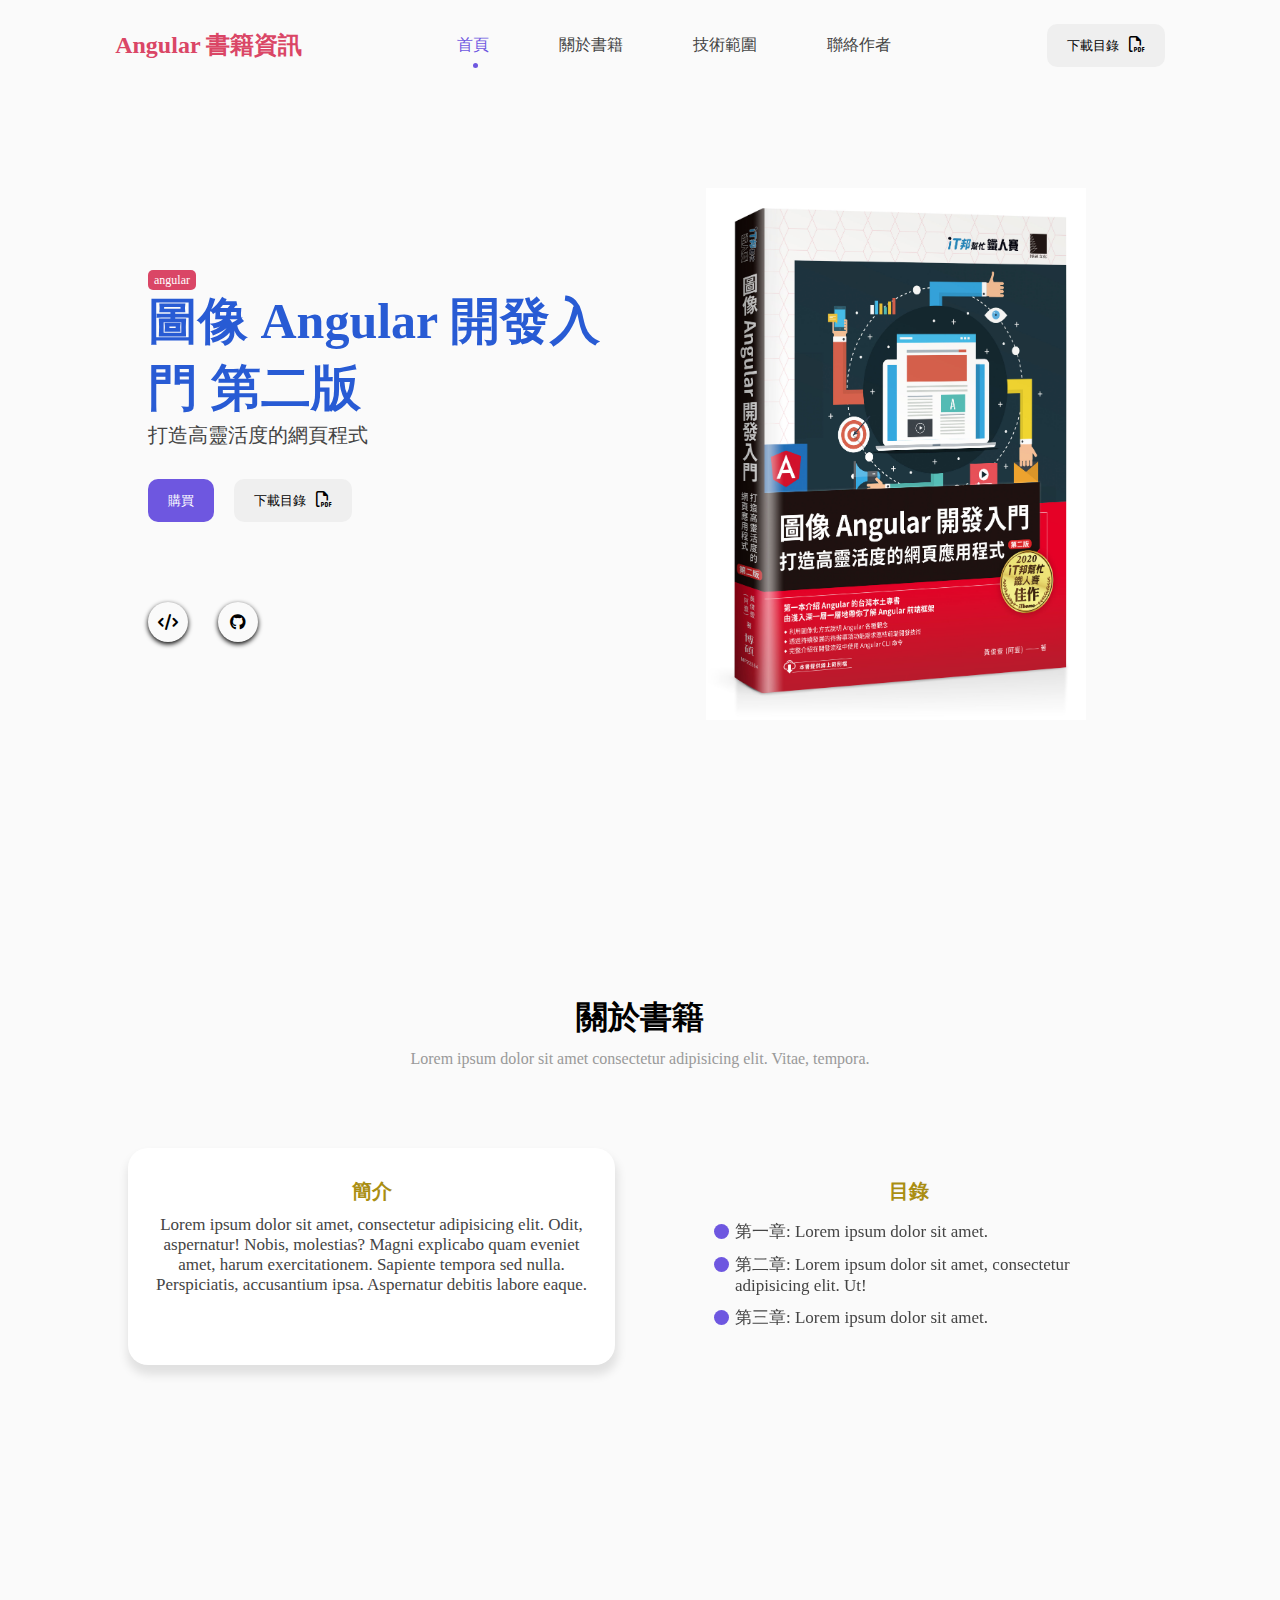
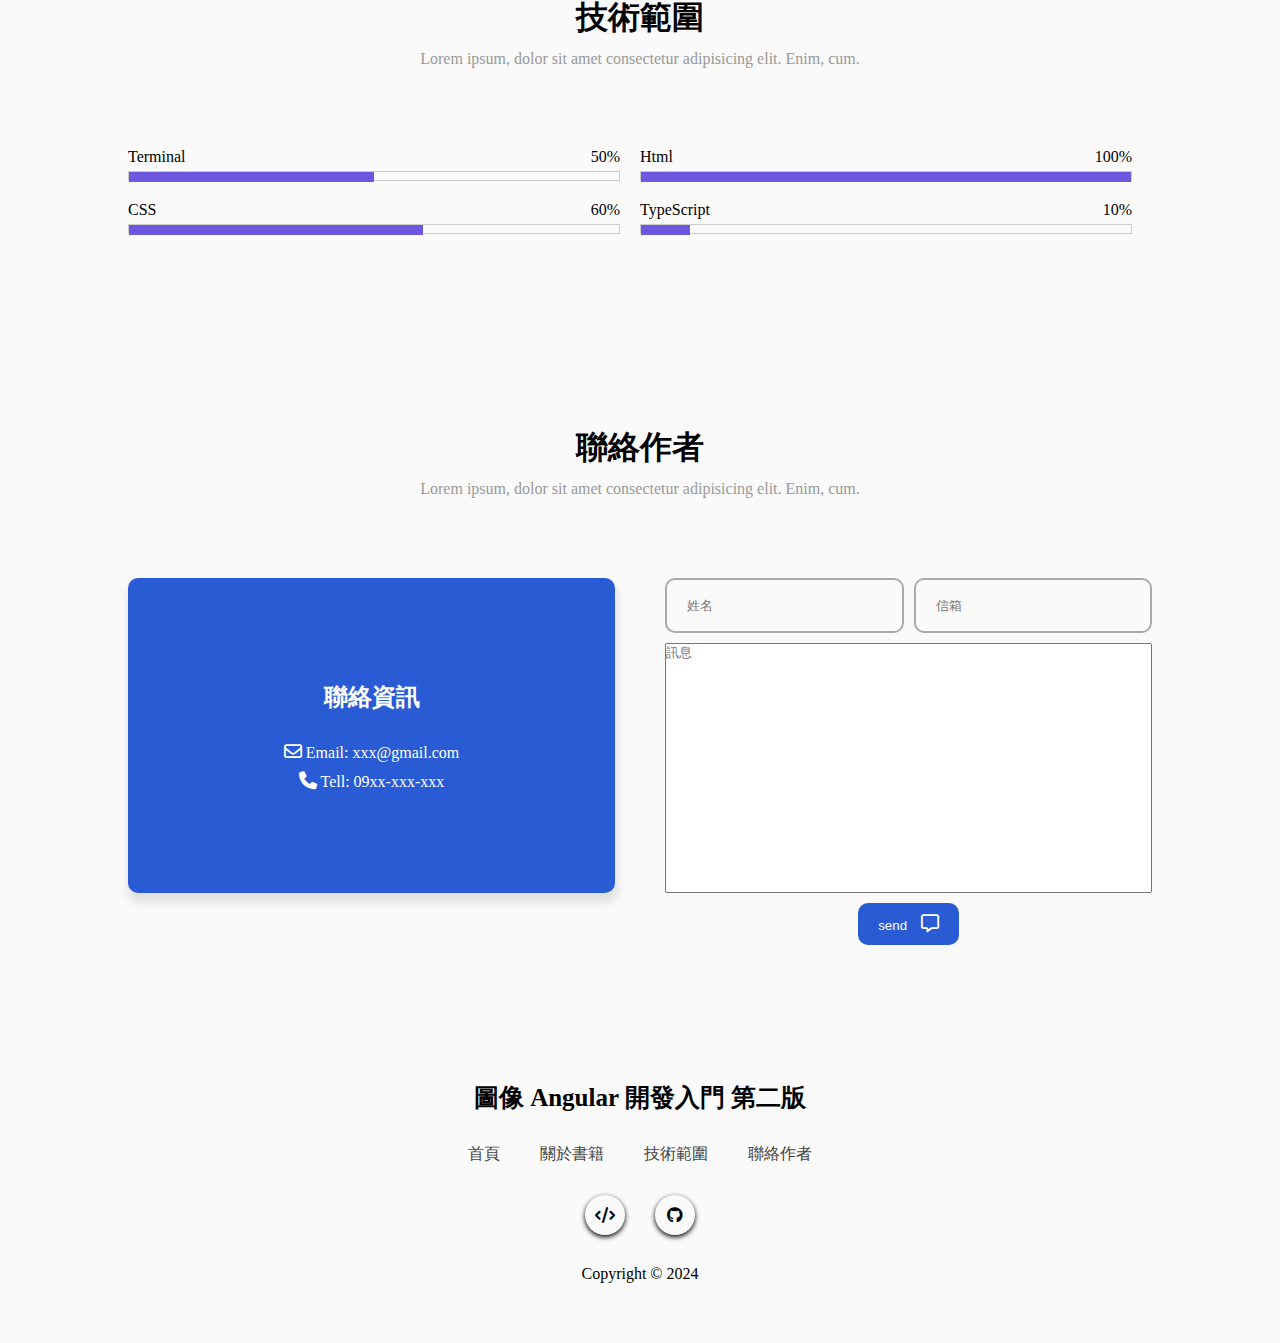
==== commit 1f2d0934: "feat(footer): 頁尾 copy right 樣式實作" ====
--- a/src/index.html
+++ b/src/index.html
@@ -153,6 +153,7 @@
           <div class="icon"><i class="fa-solid fa-code"></i></div>
           <div class="icon"><i class="fa-brands fa-github"></i></div>
         </div>
+        <div class="bootom-footer">Copyright &copy; 2024</div>
       </footer>
     </div>
     <script src="./main.js"></script>
--- a/src/style.min.css
+++ b/src/style.min.css
@@ -1 +1 @@
-nav{background-color:var(--body-color);position:fixed;width:100%;height:90px;line-height:90px;padding-inline:9vw;display:flex;justify-content:space-between}nav .nav-logo{font-size:24px;font-weight:600;color:var(--logo-color)}nav ul{display:flex;list-style:none}nav ul .nav-link{text-decoration:none;color:var(--text-color);font-weight:500;padding-inline:15px;margin-inline:20px}nav ul .active-link{position:relative;color:var(--first-color)}nav ul .active-link::after{content:"";position:absolute;width:5px;height:5px;background-color:var(--first-color);left:50%;bottom:-15px;border-radius:50%}.btn{font-weight:500;padding:12px 20px;background-color:#efefef;border:none;border-radius:10px;cursor:pointer}.btn:hover{background-color:var(--second-color);color:var(--white-color)}.btn>i{margin-left:10px}.home-text{padding-left:20px;min-height:80vh;width:50%;display:flex;flex-direction:column;justify-content:center}.home-text .tag>span{background-color:var(--logo-color);color:var(--white-color);padding:3px 6px;font-size:12px;border-radius:5px}.home-text .name{font-size:50px;font-weight:600;color:var(--third-color)}.home-text .subtitle{font-size:20px;margin-bottom:30px;color:var(--text-color)}.home-text .text-btn{display:flex;gap:20px}.home-text .text-btn>.blue-btn{background-color:var(--first-color);color:var(--white-color)}.home-text .text-btn>.blue-btn:hover{color:var(--first-color-hover)}.home-text .icons{display:flex;margin-top:5em;gap:30px}.home-image{display:flex;justify-content:right;align-items:center;width:50%;min-height:80vh}.home-image .image{width:380px;margin:0 auto;overflow:hidden}.home-image .image img{width:380px}.about-container{display:flex;justify-content:space-between;width:100%;gap:50px}.about-container .introduce,.about-container .contents{width:50%}.about-container h3{margin-bottom:10px;font-size:20px;font-weight:600;color:var(--second-color)}.about-container .card{display:flex;align-items:center;flex-direction:column;padding:30px 20px 70px;width:100%;background-color:var(--white-color);border-radius:20px;box-shadow:1px 8px 10px 2px var(--first-shadow-color)}.about-container .card div{text-align:center;font-size:17px;color:var(--text-color)}.about-container .list{display:flex;flex-direction:column;padding:30px 65px 70px;width:100%}.about-container .list h3{text-align:center}.about-container .list .item{font-size:17px;padding:5px;color:var(--text-color);position:relative}.about-container .list .item::before{box-sizing:border-box;content:"";position:absolute;top:9px;left:-16px;width:15px;height:15px;border-radius:50px;background-color:var(--first-color)}.skill-container{display:flex;width:100%;gap:20px;flex-wrap:wrap}.skill-container .skill-item{flex-basis:calc(50% - 20px);display:flex;flex-direction:column;gap:5px}.skill-container .skill-item .skill{display:flex;justify-content:space-between;align-items:center}.skill-container .skill-item .progress-bar-wrap{height:10px;border:1px solid #ccc}.skill-container .skill-item .progress-bar-wrap .progress-bar{height:10px;background-color:var(--first-color)}.contact-container{display:flex;justify-content:space-between;width:100%;gap:50px}.contact-container .info,.contact-container .form{width:50%}.contact-container .contact-info{display:flex;flex-direction:column;justify-content:center;align-items:center;padding:20px 30px;width:100%;height:315px;background-color:var(--third-color);color:var(--white-color);border-radius:10px;gap:10px;box-shadow:1px 8px 10px 2px var(--first-shadow-color)}.contact-container .contact-info>h2{margin-bottom:20px}.contact-container .contact-info i{font-size:18px}.contact-container .form{display:grid;grid-template-columns:repeat(2, 1fr);grid-template-rows:55px 250px 1fr;gap:10px}.contact-container .form input{background:rgba(0,0,0,0);border:2px solid #aaa;border-radius:10px;padding:15px 20px;outline:none}.contact-container .form textarea{grid-column:1/3;resize:none}.contact-container .form .btn{margin:0 auto;grid-column:1/3;background-color:var(--third-color);color:var(--white-color)}.contact-container .form i{font-size:18px}footer{display:flex;justify-content:center;align-items:center;flex-direction:column;row-gap:30px;padding-block:40px 60px}footer .top-footer{font-size:25px;font-weight:600}footer .footer-menu{display:flex}footer .footer-menu .menu-item{list-style:none}footer .footer-menu .menu-item a{text-decoration:none;color:var(--text-color);font-weight:500;margin-inline:20px}footer .footer-icon{display:flex;gap:30px}:root{--body-color: rgb(250, 250, 250);--logo-color: rgb(218, 70, 102);--white-color: rgb(255, 255, 255);--text-color: rgb(68, 68, 68);--first-color: rgb(110, 87, 224);--first-color-hover: rgb(40, 91, 212);--first-shadow-color: rgb(0, 0, 0, 0.1);--second-color: rgb(170, 142, 18);--third-color: rgb(40, 91, 212)}html{scroll-behavior:smooth}body{background-color:#fafafa}body .container{width:100%}*{margin:0;padding:0;box-sizing:border-box}.wrapper{padding-inline:10vw}.wrapper .home-box{display:flex;padding-block:6em;height:100vh;min-height:700px}.wrapper .section{padding-block:6em}.wrapper .section .top-header{text-align:center;margin-bottom:5em}.wrapper .section .top-header h1{font-weight:600;margin-bottom:10px}.wrapper .section .top-header span{color:#999}i{font-size:16px}.icon{display:flex;justify-content:center;align-items:center;width:40px;height:40px;box-shadow:0px 2px 5px 0px #000;border-radius:50%;cursor:pointer}/*# sourceMappingURL=style.min.css.map */+nav{background-color:var(--body-color);position:fixed;width:100%;height:90px;line-height:90px;padding-inline:9vw;display:flex;justify-content:space-between}nav .nav-logo{font-size:24px;font-weight:600;color:var(--logo-color)}nav ul{display:flex;list-style:none}nav ul .nav-link{text-decoration:none;color:var(--text-color);font-weight:500;padding-inline:15px;margin-inline:20px}nav ul .active-link{position:relative;color:var(--first-color)}nav ul .active-link::after{content:"";position:absolute;width:5px;height:5px;background-color:var(--first-color);left:50%;bottom:-15px;border-radius:50%}.btn{font-weight:500;padding:12px 20px;background-color:#efefef;border:none;border-radius:10px;cursor:pointer}.btn:hover{background-color:var(--second-color);color:var(--white-color)}.btn>i{margin-left:10px}.home-text{padding-left:20px;min-height:80vh;width:50%;display:flex;flex-direction:column;justify-content:center}.home-text .tag>span{background-color:var(--logo-color);color:var(--white-color);padding:3px 6px;font-size:12px;border-radius:5px}.home-text .name{font-size:50px;font-weight:600;color:var(--third-color)}.home-text .subtitle{font-size:20px;margin-bottom:30px;color:var(--text-color)}.home-text .text-btn{display:flex;gap:20px}.home-text .text-btn>.blue-btn{background-color:var(--first-color);color:var(--white-color)}.home-text .text-btn>.blue-btn:hover{color:var(--first-color-hover)}.home-text .icons{display:flex;margin-top:5em;gap:30px}.home-image{display:flex;justify-content:right;align-items:center;width:50%;min-height:80vh}.home-image .image{width:380px;margin:0 auto;overflow:hidden}.home-image .image img{width:380px}.about-container{display:flex;justify-content:space-between;width:100%;gap:50px}.about-container .introduce,.about-container .contents{width:50%}.about-container h3{margin-bottom:10px;font-size:20px;font-weight:600;color:var(--second-color)}.about-container .card{display:flex;align-items:center;flex-direction:column;padding:30px 20px 70px;width:100%;background-color:var(--white-color);border-radius:20px;box-shadow:1px 8px 10px 2px var(--first-shadow-color)}.about-container .card div{text-align:center;font-size:17px;color:var(--text-color)}.about-container .list{display:flex;flex-direction:column;padding:30px 65px 70px;width:100%}.about-container .list h3{text-align:center}.about-container .list .item{font-size:17px;padding:5px;color:var(--text-color);position:relative}.about-container .list .item::before{box-sizing:border-box;content:"";position:absolute;top:9px;left:-16px;width:15px;height:15px;border-radius:50px;background-color:var(--first-color)}.skill-container{display:flex;width:100%;gap:20px;flex-wrap:wrap}.skill-container .skill-item{flex-basis:calc(50% - 20px);display:flex;flex-direction:column;gap:5px}.skill-container .skill-item .skill{display:flex;justify-content:space-between;align-items:center}.skill-container .skill-item .progress-bar-wrap{height:10px;border:1px solid #ccc}.skill-container .skill-item .progress-bar-wrap .progress-bar{height:10px;background-color:var(--first-color)}.contact-container{display:flex;justify-content:space-between;width:100%;gap:50px}.contact-container .info,.contact-container .form{width:50%}.contact-container .contact-info{display:flex;flex-direction:column;justify-content:center;align-items:center;padding:20px 30px;width:100%;height:315px;background-color:var(--third-color);color:var(--white-color);border-radius:10px;gap:10px;box-shadow:1px 8px 10px 2px var(--first-shadow-color)}.contact-container .contact-info>h2{margin-bottom:20px}.contact-container .contact-info i{font-size:18px}.contact-container .form{display:grid;grid-template-columns:repeat(2, 1fr);grid-template-rows:55px 250px 1fr;gap:10px}.contact-container .form input{background:rgba(0,0,0,0);border:2px solid #aaa;border-radius:10px;padding:15px 20px;outline:none}.contact-container .form textarea{grid-column:1/3;resize:none}.contact-container .form .btn{margin:0 auto;grid-column:1/3;background-color:var(--third-color);color:var(--white-color)}.contact-container .form i{font-size:18px}footer{display:flex;justify-content:center;align-items:center;flex-direction:column;row-gap:30px;padding-block:40px 60px}footer .top-footer{font-size:25px;font-weight:600}footer .footer-menu{display:flex}footer .footer-menu .menu-item{list-style:none}footer .footer-menu .menu-item a{text-decoration:none;color:var(--text-color);font-weight:500;margin-inline:20px}footer .footer-icon{display:flex;gap:30px}footer .bottom-footer{font-size:14px;margin-top:10px}:root{--body-color: rgb(250, 250, 250);--logo-color: rgb(218, 70, 102);--white-color: rgb(255, 255, 255);--text-color: rgb(68, 68, 68);--first-color: rgb(110, 87, 224);--first-color-hover: rgb(40, 91, 212);--first-shadow-color: rgb(0, 0, 0, 0.1);--second-color: rgb(170, 142, 18);--third-color: rgb(40, 91, 212)}html{scroll-behavior:smooth}body{background-color:#fafafa}body .container{width:100%}*{margin:0;padding:0;box-sizing:border-box}.wrapper{padding-inline:10vw}.wrapper .home-box{display:flex;padding-block:6em;height:100vh;min-height:700px}.wrapper .section{padding-block:6em}.wrapper .section .top-header{text-align:center;margin-bottom:5em}.wrapper .section .top-header h1{font-weight:600;margin-bottom:10px}.wrapper .section .top-header span{color:#999}i{font-size:16px}.icon{display:flex;justify-content:center;align-items:center;width:40px;height:40px;box-shadow:0px 2px 5px 0px #000;border-radius:50%;cursor:pointer}/*# sourceMappingURL=style.min.css.map */